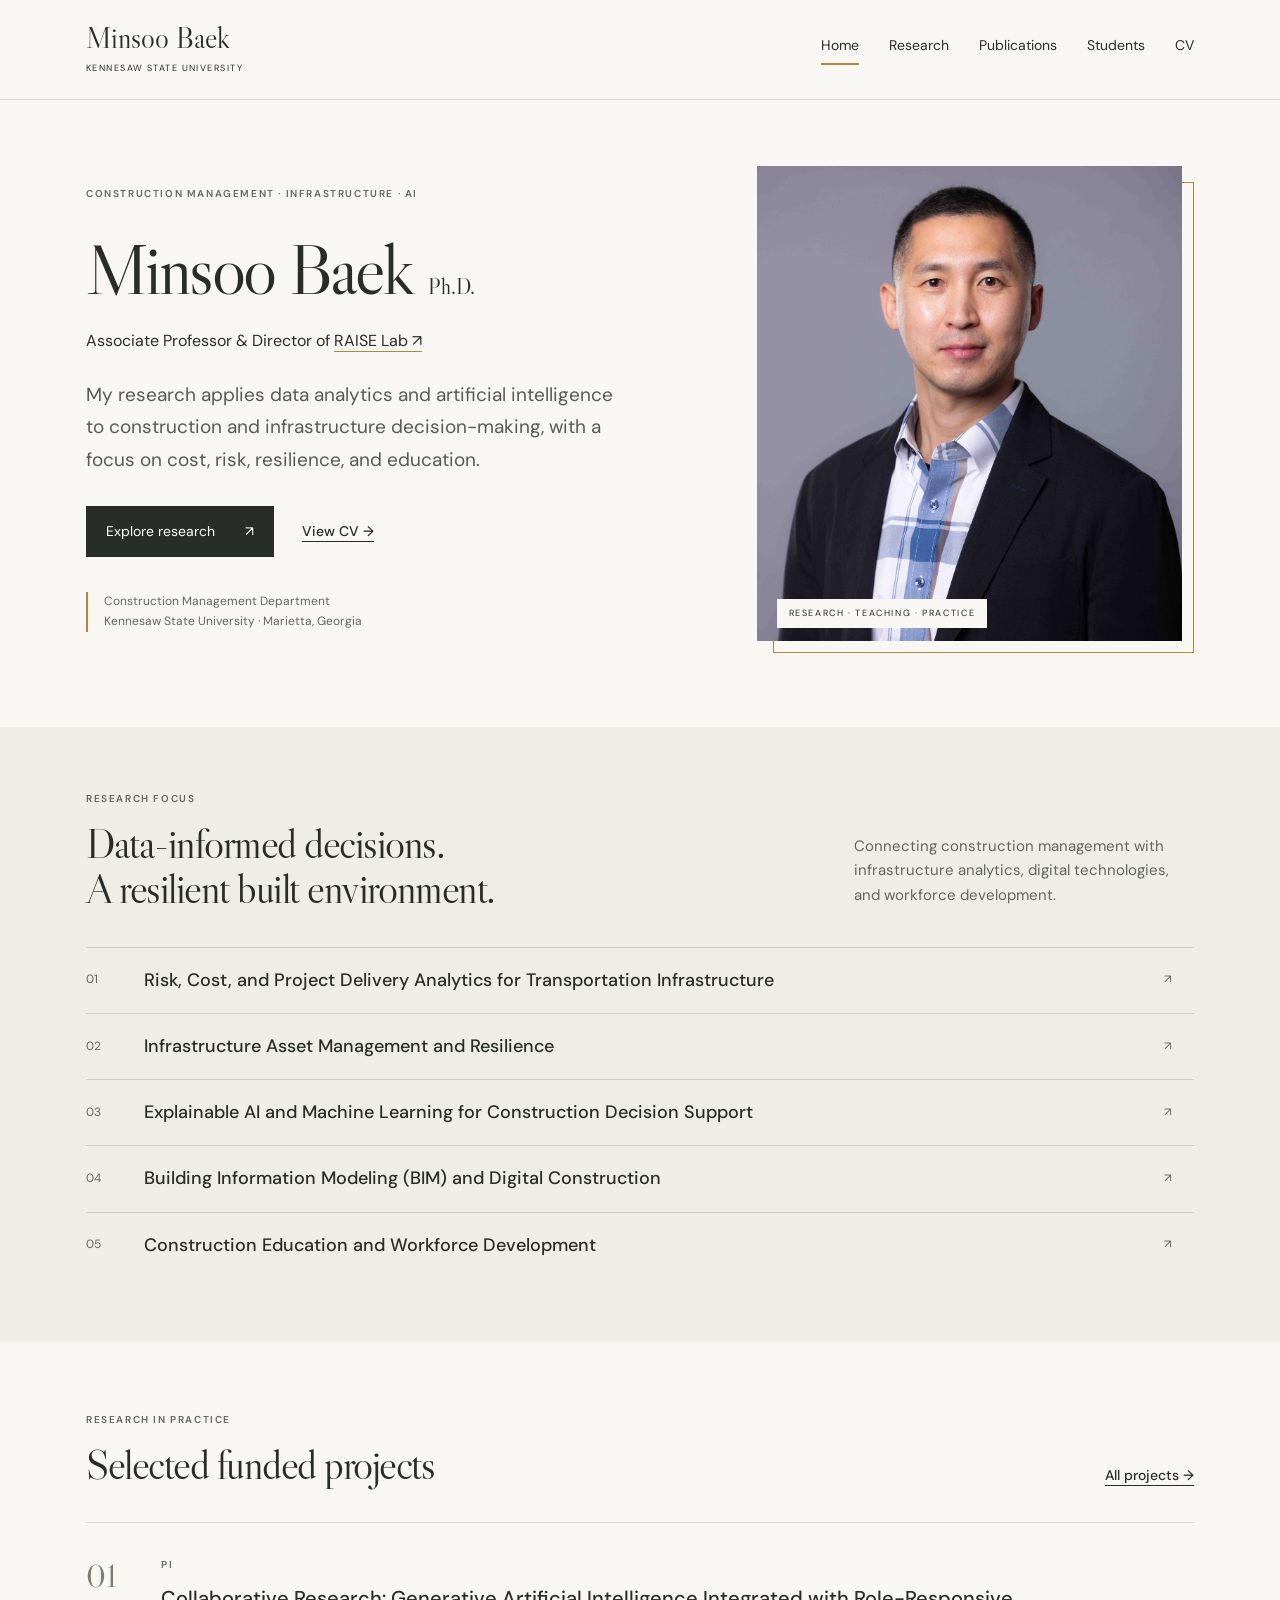
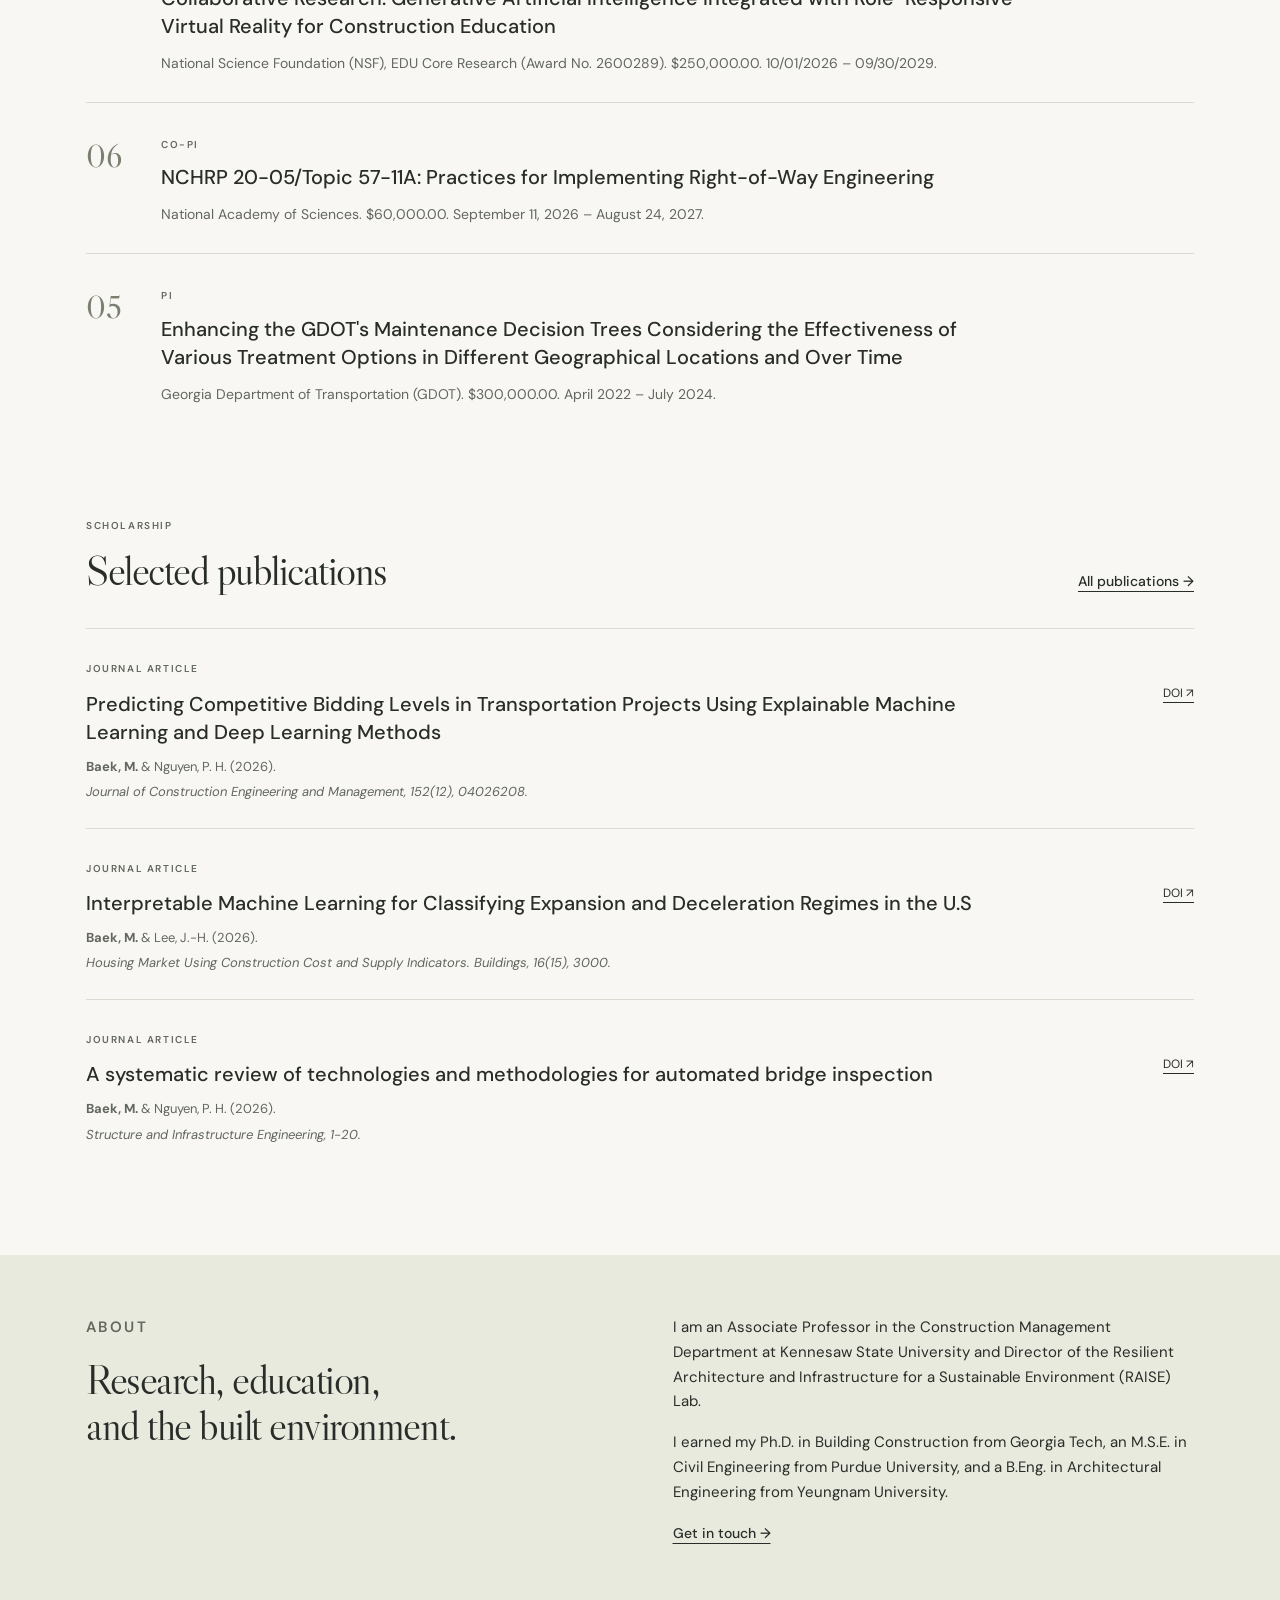
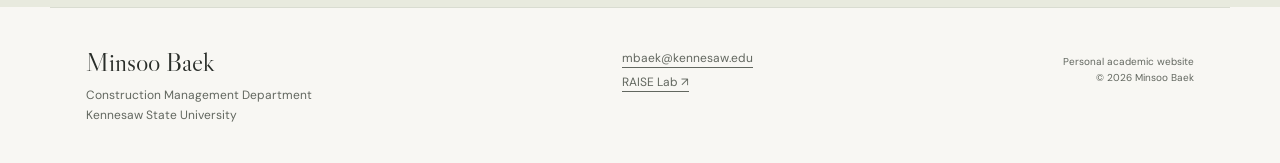
==== index.html @ 5e7a2707 "Add files via upload" ====
<!doctype html>
<html lang="en"><head><meta charset="utf-8"><meta name="viewport" content="width=device-width, initial-scale=1"><title>Home | Minsoo Baek</title><meta name="description" content="Minsoo Baek, Associate Professor of Construction Management at Kennesaw State University. Research, publications, and academic background."><meta property="og:title" content="Home | Minsoo Baek"><meta property="og:description" content="Construction management, infrastructure analytics, and the built environment."><meta property="og:type" content="website"><meta name="theme-color" content="#f8f7f3"><link rel="icon" href="assets/favicon.svg" type="image/svg+xml"><link rel="stylesheet" href="assets/style.css"><script src="assets/site.js" defer></script></head>
<body><a class="skip" href="#main">Skip to content</a><header><div class="header-inner"><a class="identity" href="index.html">Minsoo Baek<span>KENNESAW STATE UNIVERSITY</span></a><nav aria-label="Main navigation"><a href="index.html" aria-current="page">Home</a><a href="research.html">Research</a><a href="publications.html">Publications</a><a href="students.html">Students</a><a href="cv.html">CV</a></nav></div></header><main id="main"><section class="hero wrap"><div class="hero-copy"><p class="eyebrow">CONSTRUCTION MANAGEMENT · INFRASTRUCTURE · AI</p><h1>Minsoo Baek<span class="degree">Ph.D.</span></h1><p class="role">Associate Professor &amp; Director of <a href="https://campus.kennesaw.edu/colleges-departments/cacm/research/cacm-raise-lab.php">RAISE Lab ↗</a></p><p class="intro">My research applies data analytics and artificial intelligence to construction and infrastructure decision-making, with a focus on cost, risk, resilience, and education.</p><div class="actions"><a class="button" href="research.html">Explore research <span aria-hidden="true">↗</span></a><a class="text-link" href="cv.html">View CV <span aria-hidden="true">→</span></a></div><p class="affiliation">Construction Management Department<br>Kennesaw State University · Marietta, Georgia</p></div><figure class="portrait"><img src="assets/portrait.jpg" alt="Portrait of Minsoo Baek" width="4831" height="6039"><figcaption>RESEARCH · TEACHING · PRACTICE</figcaption></figure></section>
<section class="research-band"><div class="wrap"><div class="section-heading"><div><p class="eyebrow">RESEARCH FOCUS</p><h2>Data-informed decisions.<br>A resilient built environment.</h2></div><p>Connecting construction management with infrastructure analytics, digital technologies, and workforce development.</p></div><div class="theme-list"><a href="research.html#themes"><span>01</span><h3>Risk, Cost, and Project Delivery Analytics for Transportation Infrastructure</h3><span aria-hidden="true">↗</span></a><a href="research.html#themes"><span>02</span><h3>Infrastructure Asset Management and Resilience</h3><span aria-hidden="true">↗</span></a><a href="research.html#themes"><span>03</span><h3>Explainable AI and Machine Learning for Construction Decision Support</h3><span aria-hidden="true">↗</span></a><a href="research.html#themes"><span>04</span><h3>Building Information Modeling (BIM) and Digital Construction</h3><span aria-hidden="true">↗</span></a><a href="research.html#themes"><span>05</span><h3>Construction Education and Workforce Development</h3><span aria-hidden="true">↗</span></a></div></div></section>
<section class="wrap section"><div class="section-heading"><div><p class="eyebrow">RESEARCH IN PRACTICE</p><h2>Selected funded projects</h2></div><a class="text-link" href="research.html#projects">All projects →</a></div><div><article class="project" id="project-0"><div class="project-number">01</div><div><span class="eyebrow">PI</span><h3>Collaborative Research: Generative Artificial Intelligence Integrated with Role-Responsive Virtual Reality for Construction Education</h3><p>National Science Foundation (NSF), EDU Core Research (Award No. 2600289). $250,000.00. 10/01/2026 – 09/30/2029.</p></div></article><article class="project" id="project-5"><div class="project-number">06</div><div><span class="eyebrow">Co-PI</span><h3>NCHRP 20-05/Topic 57-11A: Practices for Implementing Right-of-Way Engineering</h3><p>National Academy of Sciences. $60,000.00. September 11, 2026 – August 24, 2027.</p></div></article><article class="project" id="project-4"><div class="project-number">05</div><div><span class="eyebrow">PI</span><h3>Enhancing the GDOT&#x27;s Maintenance Decision Trees Considering the Effectiveness of Various Treatment Options in Different Geographical Locations and Over Time</h3><p>Georgia Department of Transportation (GDOT). $300,000.00. April 2022 – July 2024.</p></div></article></div></section>
<section class="wrap section"><div class="section-heading"><div><p class="eyebrow">SCHOLARSHIP</p><h2>Selected publications</h2></div><a class="text-link" href="publications.html">All publications →</a></div><article class="publication" data-kind="Journal article"><span class="eyebrow">Journal article</span><h3>Predicting Competitive Bidding Levels in Transportation Projects Using Explainable Machine Learning and Deep Learning Methods</h3><p class="authors"><strong>Baek, M.</strong> &amp; Nguyen, P. H. (2026).</p><p class="venue">Journal of Construction Engineering and Management, 152(12), 04026208.</p><a class="paper-link" href="https://doi.org/10.1061/JCEMD4.COENG-18464">DOI <span aria-hidden="true">↗</span></a></article><article class="publication" data-kind="Journal article"><span class="eyebrow">Journal article</span><h3>Interpretable Machine Learning for Classifying Expansion and Deceleration Regimes in the U.S</h3><p class="authors"><strong>Baek, M.</strong> &amp; Lee, J.-H. (2026).</p><p class="venue">Housing Market Using Construction Cost and Supply Indicators. Buildings, 16(15), 3000.</p><a class="paper-link" href="https://doi.org/10.3390/buildings16153000">DOI <span aria-hidden="true">↗</span></a></article><article class="publication" data-kind="Journal article"><span class="eyebrow">Journal article</span><h3>A systematic review of technologies and methodologies for automated bridge inspection</h3><p class="authors"><strong>Baek, M.</strong> &amp; Nguyen, P. H. (2026).</p><p class="venue">Structure and Infrastructure Engineering, 1-20.</p><a class="paper-link" href="https://doi.org/10.1080/15732479.2026.2633534">DOI <span aria-hidden="true">↗</span></a></article></section>
<section class="about-section"><div class="wrap about-grid"><div><p class="eyebrow">ABOUT</p><h2>Research, education,<br>and the built environment.</h2></div><div><p>I am an Associate Professor in the Construction Management Department at Kennesaw State University and Director of the Resilient Architecture and Infrastructure for a Sustainable Environment (RAISE) Lab.</p><p>I earned my Ph.D. in Building Construction from Georgia Tech, an M.S.E. in Civil Engineering from Purdue University, and a B.Eng. in Architectural Engineering from Yeungnam University.</p><a class="text-link" href="mailto:mbaek@kennesaw.edu">Get in touch →</a></div></div></section></main><footer><div><a class="footer-name" href="index.html">Minsoo Baek</a><p>Construction Management Department<br>Kennesaw State University</p></div><div><a href="mailto:mbaek@kennesaw.edu">mbaek@kennesaw.edu</a><br><a href="https://campus.kennesaw.edu/colleges-departments/cacm/research/cacm-raise-lab.php">RAISE Lab ↗</a></div><p class="footer-note">Personal academic website<br>© 2026 Minsoo Baek</p></footer></body></html>
---- assets/style.css ----
@import url('https://fonts.googleapis.com/css2?family=DM+Sans:wght@400;500;600;700&family=Libre+Caslon+Display&display=swap');
:root{--paper:#f8f7f3;--ink:#292d29;--muted:#62675f;--line:#d9dcd1;--gold:#b28a37;--soft:#eeeee6;--serif:'Libre Caslon Display',Georgia,serif;--sans:'DM Sans',Arial,sans-serif}*{box-sizing:border-box}html{scroll-behavior:smooth;scroll-padding-top:110px}body{margin:0;background:var(--paper);color:var(--ink);font:16px/1.65 var(--sans)}a{color:inherit;text-underline-offset:5px}a:hover{color:#795a19}a:focus-visible,button:focus-visible,input:focus-visible,select:focus-visible{outline:3px solid #9b7223;outline-offset:5px}img{max-width:100%;display:block}h1,h2,h3,p,figure{margin:0}h1,h2{font-family:var(--serif);font-weight:400;line-height:1.08;letter-spacing:-.035em}h1{font-size:clamp(48px,5.6vw,80px)}h2{font-size:clamp(34px,3.3vw,46px)}h3{font-size:20px;font-weight:500;line-height:1.4}p{margin-bottom:16px}.wrap{max-width:1180px;margin:auto;padding-left:36px;padding-right:36px}.skip{position:absolute;top:-100px;left:20px;background:white;padding:12px;z-index:20}.skip:focus{top:10px}header{position:sticky;top:0;z-index:10;background:rgba(248,247,243,.97);border-bottom:1px solid var(--line)}.header-inner{max-width:1180px;margin:auto;padding:22px 36px;display:flex;align-items:center;justify-content:space-between;gap:24px}.identity{font-family:var(--serif);font-size:29px;text-decoration:none;line-height:1.15}.identity span{display:block;font:9px/1.8 var(--sans);letter-spacing:.16em;margin-top:5px}nav{display:flex;gap:30px}nav a{text-decoration:none;font-size:14px}nav a[aria-current]{border-bottom:2px solid var(--gold);padding-bottom:6px}.hero{display:grid;grid-template-columns:1.35fr 1fr;gap:80px;align-items:center;padding-top:66px;padding-bottom:74px}.eyebrow{font-size:10px;letter-spacing:.16em;font-weight:600;line-height:1.6;text-transform:uppercase;color:var(--muted)}.hero .eyebrow{margin-bottom:28px}.degree{display:inline-block;font:22px var(--serif);letter-spacing:0;margin-left:15px}.role{font-size:16px;margin-top:20px}.role a{text-decoration-color:var(--gold)}.intro{font-size:19px;line-height:1.7;margin-top:25px;color:#555c53;max-width:530px}.actions{display:flex;align-items:center;gap:28px;margin:30px 0 35px}.button{display:inline-flex;gap:30px;align-items:center;text-decoration:none;background:var(--ink);color:white;padding:14px 20px;font-size:14px}.button:hover{background:#454b41;color:white}.text-link{font-size:14px;font-weight:500;white-space:nowrap}.affiliation{font-size:12px;color:var(--muted);border-left:2px solid var(--gold);padding-left:16px;margin-bottom:0}.portrait{position:relative;padding:0 12px 12px 0}.portrait:after{content:'';position:absolute;inset:16px 0 0 16px;border:1px solid var(--gold);z-index:-1}.portrait img{width:100%;height:475px;object-fit:cover;object-position:center 35%;filter:none}.portrait figcaption{font-size:9px;letter-spacing:.18em;position:absolute;bottom:25px;left:20px;background:var(--paper);padding:7px 12px}.research-band{background:var(--soft);padding:64px 0}.section-heading{display:flex;gap:50px;justify-content:space-between;align-items:end;margin-bottom:35px}.section-heading .eyebrow{margin-bottom:14px}.section-heading>p{max-width:340px;color:var(--muted);font-size:15px;margin-bottom:4px}.theme-list{margin-top:35px}.theme-list a{display:grid;grid-template-columns:40px 1fr 30px;gap:18px;align-items:center;padding:20px 0;border-top:1px solid #ced2c4;text-decoration:none}.theme-list a>span{font-size:12px;color:var(--muted)}.theme-list h3{font-size:18px}.section{padding-top:70px;padding-bottom:15px}.project{display:grid;grid-template-columns:55px 1fr;gap:20px;padding:27px 0;border-top:1px solid var(--line)}.project-number{font-family:var(--serif);font-size:32px;color:#7a806f}.project h3{margin:7px 0 12px;max-width:870px}.project p{font-size:14px;color:var(--muted);max-width:900px;margin:0}.publication{position:relative;padding:25px 85px 25px 0;border-top:1px solid var(--line)}.publication h3{margin:9px 0 10px;max-width:890px}.publication .authors{font-size:13px;margin:0 0 4px;color:var(--muted)}.publication .venue{font-size:13px;font-style:italic;margin:0;color:var(--muted)}.paper-link{position:absolute;right:0;top:55px;font-size:12px}.about-section{margin-top:70px;background:#e8eade;padding:60px 0}.about-grid{display:grid;grid-template-columns:1fr 1fr;gap:65px}.about-grid .eyebrow{margin-bottom:18px}.about-grid p{font-size:15px}.page-intro{padding-top:65px;padding-bottom:55px}.page-intro h1{font-size:clamp(45px,5vw,67px);margin:20px 0}.lead{font-size:18px;color:var(--muted);max-width:710px}.expertise-grid{display:grid;grid-template-columns:repeat(3,1fr);margin-top:28px;gap:1px;background:var(--line);border:1px solid var(--line)}.expertise-grid>div{background:var(--soft);padding:25px}.expertise-grid h3{margin-top:12px;font-size:18px}.section-note{font-size:14px;color:var(--muted);margin-top:18px}.lab-note{margin-top:45px;margin-bottom:70px;border-left:3px solid var(--gold)}.lab-note h2{font-size:32px}.lab-note p{margin-top:12px}.filters{display:grid;grid-template-columns:2fr 1fr;gap:25px;background:var(--soft);padding:24px;margin-bottom:20px}.filters label{display:block;font-size:12px;margin-bottom:7px}input,select{font:16px var(--sans);width:100%;border:1px solid #bcc2b5;background:var(--paper);color:var(--ink);padding:13px;border-radius:0;min-height:48px}#results{font-size:12px;color:var(--muted);margin:18px 0}.publications-section{padding-bottom:65px}[hidden]{display:none!important}.cv-layout{display:grid;grid-template-columns:210px 1fr;gap:50px;padding-bottom:50px}.cv-nav{flex-direction:column;gap:15px;align-self:start;position:sticky;top:130px}.cv-nav a{font-size:13px}.cv-layout section{margin-bottom:48px}.cv-layout h2{font-size:36px;margin-bottom:25px}.cv-entry{border-top:1px solid var(--line);padding:20px 0;font-size:15px;margin:0}.cv-entry h3{font-size:18px;margin-bottom:8px}.cv-entry p:last-child{font-size:14px;margin-bottom:0;color:var(--muted)}footer{max-width:1180px;margin:auto;border-top:1px solid var(--line);padding:38px 36px;display:flex;justify-content:space-between;gap:30px;font-size:12px;color:var(--muted)}footer p{margin:8px 0 0}.footer-name{font:26px var(--serif);text-decoration:none;color:var(--ink)}footer a{line-height:2}.footer-note{text-align:right;font-size:10px}
@media(min-width:1400px){.hero{padding-top:85px;padding-bottom:90px}.portrait img{height:500px}}
@media(max-width:850px){.hero{gap:35px;grid-template-columns:1.2fr 1fr}.hero h1{font-size:54px}.portrait img{height:420px}.intro{font-size:17px}.actions{gap:18px}.section-heading{gap:30px}.section-heading>p{max-width:250px}.expertise-grid{grid-template-columns:repeat(2,1fr)}.about-grid{gap:30px}.cv-layout{grid-template-columns:160px 1fr;gap:30px}}
@media(max-width:600px){.wrap{padding-left:23px;padding-right:23px}.header-inner{padding:16px 23px;flex-direction:column;gap:15px;align-items:flex-start}.identity{font-size:26px}.identity span{font-size:8px}nav{gap:25px}nav a{font-size:13px}.hero{grid-template-columns:1fr;gap:35px;padding-top:35px;padding-bottom:42px}.hero .eyebrow{font-size:9px;margin-bottom:20px}.hero h1{font-size:58px}.role{font-size:14px}.intro{font-size:17px}.portrait{max-width:380px;width:100%}.portrait img{height:390px;object-position:center 30%}.section-heading{display:block}.section-heading>p{max-width:none;margin-top:22px}.section-heading>.text-link{display:inline-block;margin-top:20px}.research-band{padding:40px 0}.theme-list a{grid-template-columns:22px 1fr 18px;gap:10px}.theme-list h3{font-size:16px}.section{padding-top:45px}.project{grid-template-columns:28px 1fr;gap:13px}.project-number{font-size:24px}.project h3,.publication h3{font-size:18px}.publication{padding-right:0;padding-bottom:25px}.paper-link{position:static;display:inline-block;margin-top:10px}.about-grid{grid-template-columns:1fr;gap:25px}.about-section{margin-top:40px;padding:40px 0}.page-intro{padding-top:36px;padding-bottom:30px}.expertise-grid{grid-template-columns:1fr}.filters{grid-template-columns:1fr;padding:18px;gap:15px}.cv-layout{grid-template-columns:1fr;gap:32px}.cv-nav{position:static;flex-direction:row;flex-wrap:wrap;gap:10px 20px}.cv-layout section{scroll-margin-top:150px}footer{flex-direction:column;padding:30px 23px;gap:20px}.footer-note{text-align:left}.actions{flex-wrap:wrap}}
@media(prefers-reduced-motion:reduce){html{scroll-behavior:auto}}

.research-jump{display:flex;flex-wrap:wrap;gap:12px 26px;margin-top:26px}.research-jump a{font-size:13px;text-decoration:underline;text-decoration-color:var(--gold)}.equipment-section{padding-bottom:30px}.equipment-grid{display:grid;grid-template-columns:repeat(3,minmax(0,1fr));gap:22px}.equipment-card{background:var(--soft);padding:28px;border-top:3px solid var(--gold)}.equipment-card h3{font-family:var(--serif);font-size:30px;margin:18px 0;line-height:1.1}.equipment-card>p{font-size:14px;color:var(--muted)}.equipment-card dl{margin:24px 0}.equipment-card dt{font-size:10px;text-transform:uppercase;letter-spacing:.1em;font-weight:600;margin-top:16px}.equipment-card dd{font-size:13px;line-height:1.65;margin:5px 0 0;color:var(--muted)}.equipment-card .text-link{white-space:normal;font-size:12px}@media(max-width:850px){.equipment-grid{grid-template-columns:1fr}.equipment-card{padding:25px}.equipment-card h3{font-size:32px}}

.students-section{padding-bottom:100px;min-height:360px}.student-grid{display:grid;grid-template-columns:repeat(3,minmax(0,1fr));gap:22px}.student-card{padding:28px;background:var(--soft);border-top:3px solid var(--gold)}.student-card h3{font-family:var(--serif);font-size:32px;line-height:1.15;margin:20px 0 14px;overflow-wrap:anywhere}.student-program{font-size:14px;color:var(--muted);margin:0}@media(max-width:850px){.student-grid{grid-template-columns:1fr}}@media(max-width:600px){nav[aria-label="Main navigation"]{gap:12px 20px;flex-wrap:wrap}.students-section{padding-bottom:55px}}
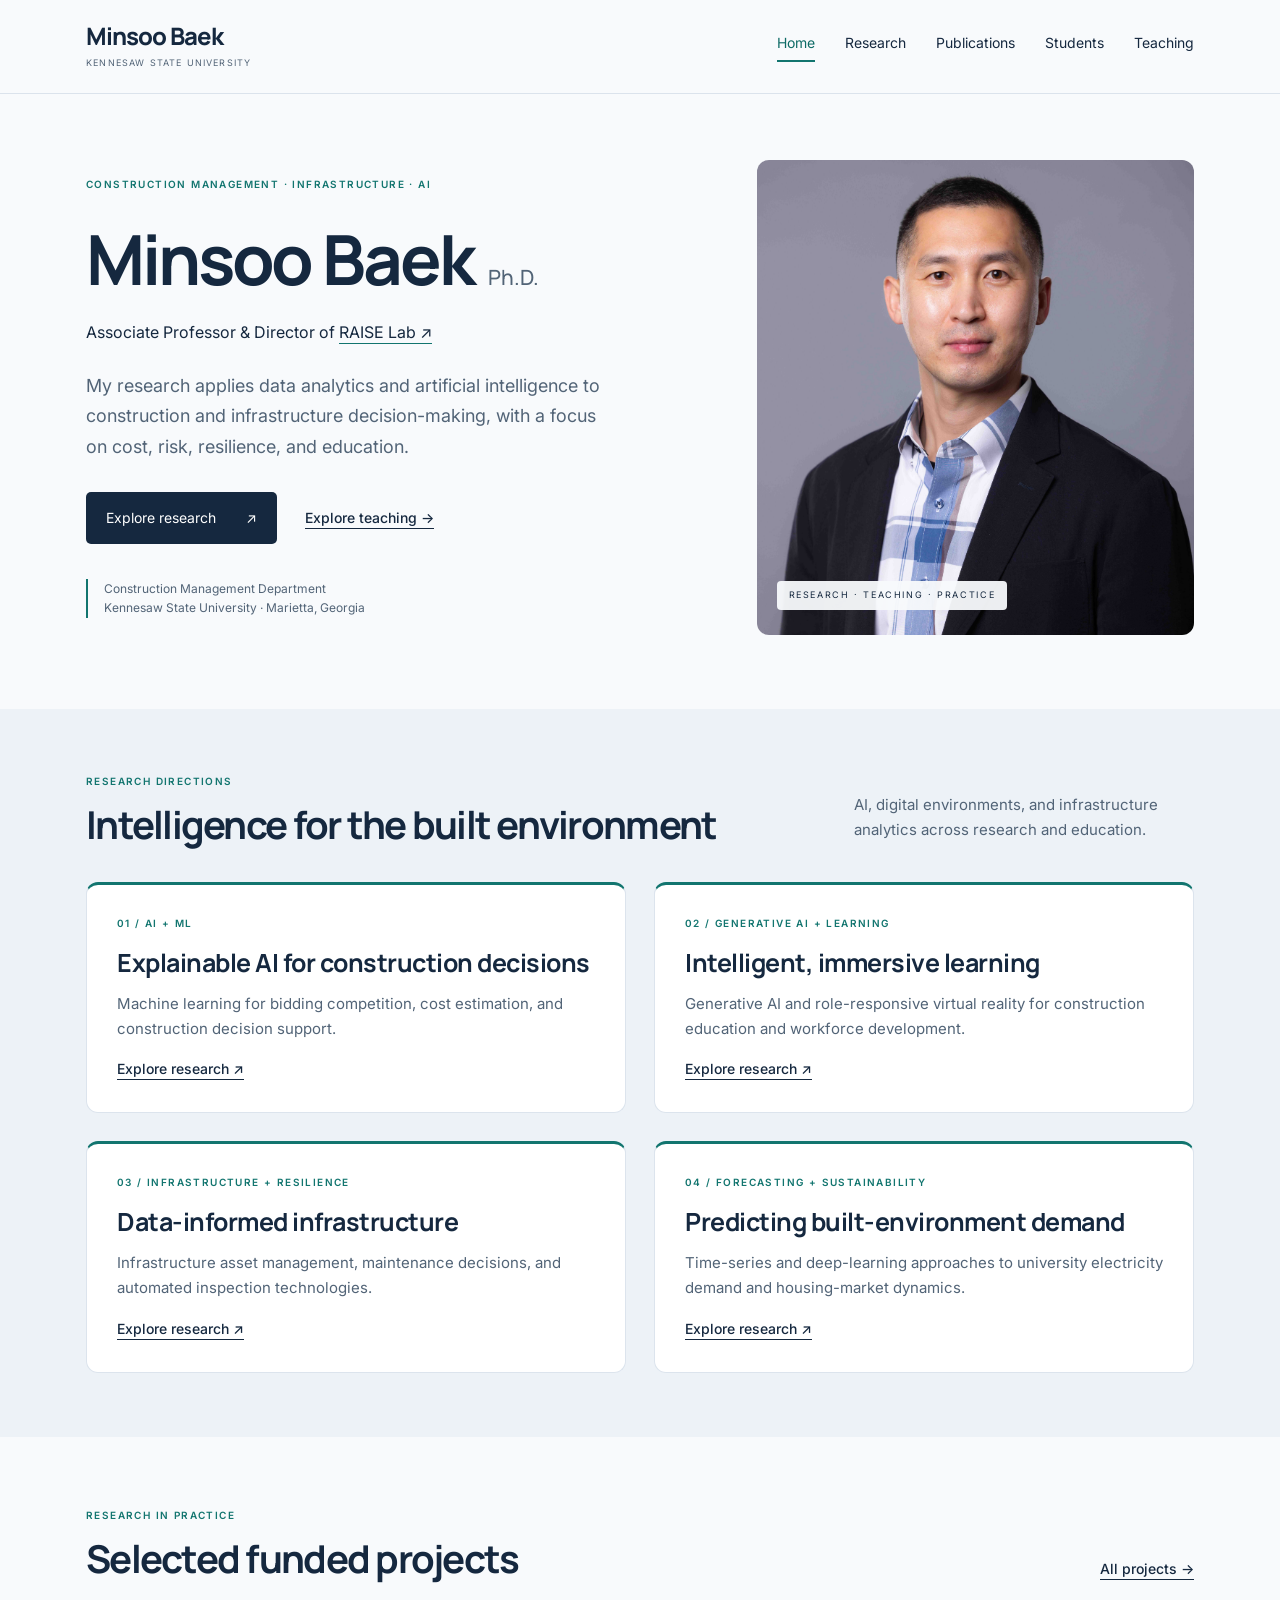
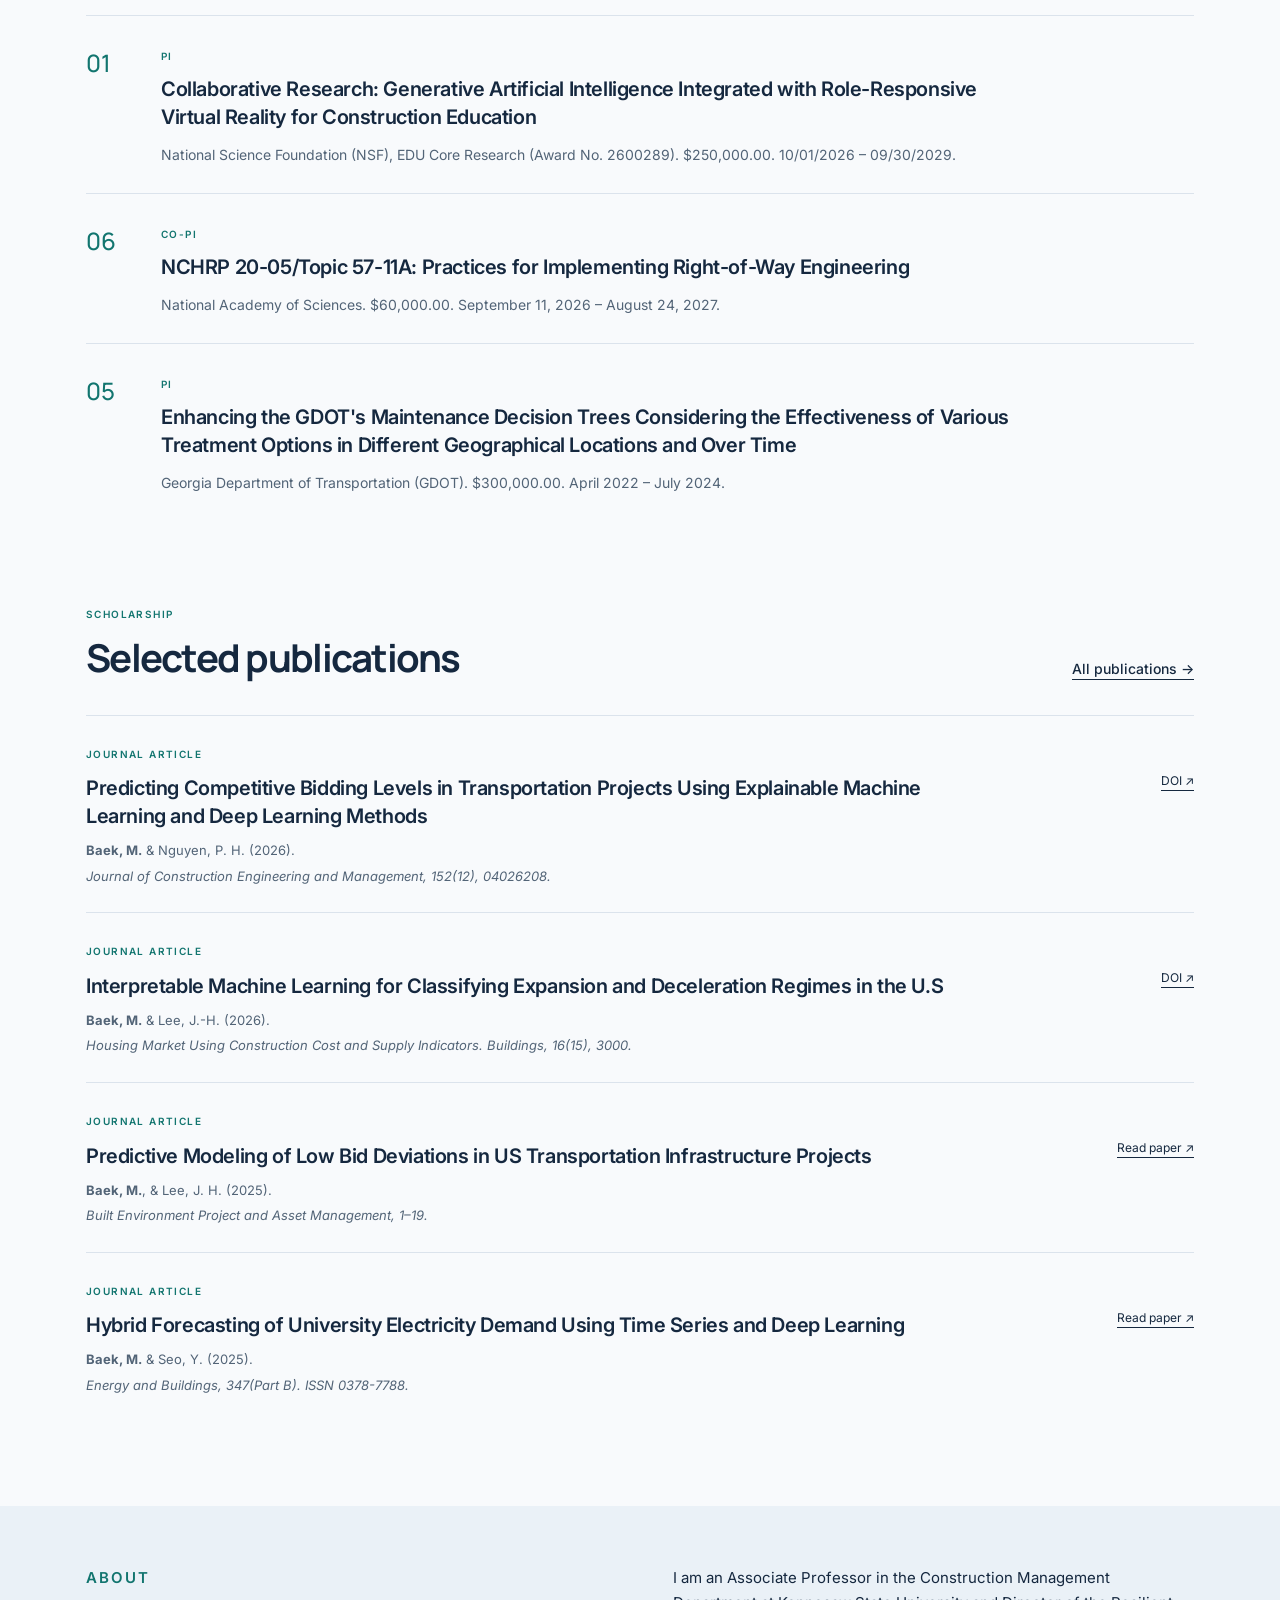
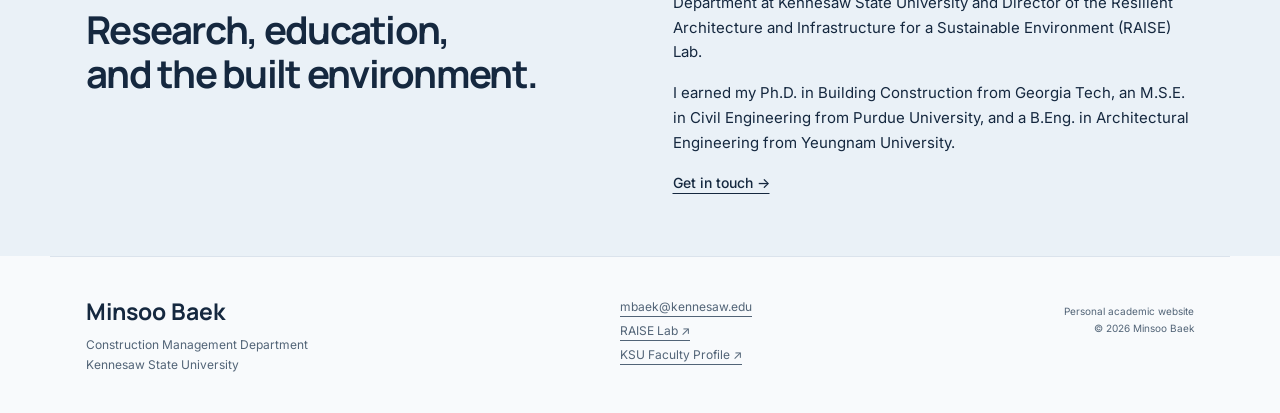
==== commit 6c7bf20f: "Add files via upload" ====
--- a/index.html
+++ b/index.html
@@ -1,7 +1,6 @@
 <!doctype html>
-<html lang="en"><head><meta charset="utf-8"><meta name="viewport" content="width=device-width, initial-scale=1"><title>Home | Minsoo Baek</title><meta name="description" content="Minsoo Baek, Associate Professor of Construction Management at Kennesaw State University. Research, publications, and academic background."><meta property="og:title" content="Home | Minsoo Baek"><meta property="og:description" content="Construction management, infrastructure analytics, and the built environment."><meta property="og:type" content="website"><meta name="theme-color" content="#f8f7f3"><link rel="icon" href="assets/favicon.svg" type="image/svg+xml"><link rel="stylesheet" href="assets/style.css"><script src="assets/site.js" defer></script></head>
-<body><a class="skip" href="#main">Skip to content</a><header><div class="header-inner"><a class="identity" href="index.html">Minsoo Baek<span>KENNESAW STATE UNIVERSITY</span></a><nav aria-label="Main navigation"><a href="index.html" aria-current="page">Home</a><a href="research.html">Research</a><a href="publications.html">Publications</a><a href="students.html">Students</a><a href="cv.html">CV</a></nav></div></header><main id="main"><section class="hero wrap"><div class="hero-copy"><p class="eyebrow">CONSTRUCTION MANAGEMENT · INFRASTRUCTURE · AI</p><h1>Minsoo Baek<span class="degree">Ph.D.</span></h1><p class="role">Associate Professor &amp; Director of <a href="https://campus.kennesaw.edu/colleges-departments/cacm/research/cacm-raise-lab.php">RAISE Lab ↗</a></p><p class="intro">My research applies data analytics and artificial intelligence to construction and infrastructure decision-making, with a focus on cost, risk, resilience, and education.</p><div class="actions"><a class="button" href="research.html">Explore research <span aria-hidden="true">↗</span></a><a class="text-link" href="cv.html">View CV <span aria-hidden="true">→</span></a></div><p class="affiliation">Construction Management Department<br>Kennesaw State University · Marietta, Georgia</p></div><figure class="portrait"><img src="assets/portrait.jpg" alt="Portrait of Minsoo Baek" width="4831" height="6039"><figcaption>RESEARCH · TEACHING · PRACTICE</figcaption></figure></section>
-<section class="research-band"><div class="wrap"><div class="section-heading"><div><p class="eyebrow">RESEARCH FOCUS</p><h2>Data-informed decisions.<br>A resilient built environment.</h2></div><p>Connecting construction management with infrastructure analytics, digital technologies, and workforce development.</p></div><div class="theme-list"><a href="research.html#themes"><span>01</span><h3>Risk, Cost, and Project Delivery Analytics for Transportation Infrastructure</h3><span aria-hidden="true">↗</span></a><a href="research.html#themes"><span>02</span><h3>Infrastructure Asset Management and Resilience</h3><span aria-hidden="true">↗</span></a><a href="research.html#themes"><span>03</span><h3>Explainable AI and Machine Learning for Construction Decision Support</h3><span aria-hidden="true">↗</span></a><a href="research.html#themes"><span>04</span><h3>Building Information Modeling (BIM) and Digital Construction</h3><span aria-hidden="true">↗</span></a><a href="research.html#themes"><span>05</span><h3>Construction Education and Workforce Development</h3><span aria-hidden="true">↗</span></a></div></div></section>
-<section class="wrap section"><div class="section-heading"><div><p class="eyebrow">RESEARCH IN PRACTICE</p><h2>Selected funded projects</h2></div><a class="text-link" href="research.html#projects">All projects →</a></div><div><article class="project" id="project-0"><div class="project-number">01</div><div><span class="eyebrow">PI</span><h3>Collaborative Research: Generative Artificial Intelligence Integrated with Role-Responsive Virtual Reality for Construction Education</h3><p>National Science Foundation (NSF), EDU Core Research (Award No. 2600289). $250,000.00. 10/01/2026 – 09/30/2029.</p></div></article><article class="project" id="project-5"><div class="project-number">06</div><div><span class="eyebrow">Co-PI</span><h3>NCHRP 20-05/Topic 57-11A: Practices for Implementing Right-of-Way Engineering</h3><p>National Academy of Sciences. $60,000.00. September 11, 2026 – August 24, 2027.</p></div></article><article class="project" id="project-4"><div class="project-number">05</div><div><span class="eyebrow">PI</span><h3>Enhancing the GDOT&#x27;s Maintenance Decision Trees Considering the Effectiveness of Various Treatment Options in Different Geographical Locations and Over Time</h3><p>Georgia Department of Transportation (GDOT). $300,000.00. April 2022 – July 2024.</p></div></article></div></section>
-<section class="wrap section"><div class="section-heading"><div><p class="eyebrow">SCHOLARSHIP</p><h2>Selected publications</h2></div><a class="text-link" href="publications.html">All publications →</a></div><article class="publication" data-kind="Journal article"><span class="eyebrow">Journal article</span><h3>Predicting Competitive Bidding Levels in Transportation Projects Using Explainable Machine Learning and Deep Learning Methods</h3><p class="authors"><strong>Baek, M.</strong> &amp; Nguyen, P. H. (2026).</p><p class="venue">Journal of Construction Engineering and Management, 152(12), 04026208.</p><a class="paper-link" href="https://doi.org/10.1061/JCEMD4.COENG-18464">DOI <span aria-hidden="true">↗</span></a></article><article class="publication" data-kind="Journal article"><span class="eyebrow">Journal article</span><h3>Interpretable Machine Learning for Classifying Expansion and Deceleration Regimes in the U.S</h3><p class="authors"><strong>Baek, M.</strong> &amp; Lee, J.-H. (2026).</p><p class="venue">Housing Market Using Construction Cost and Supply Indicators. Buildings, 16(15), 3000.</p><a class="paper-link" href="https://doi.org/10.3390/buildings16153000">DOI <span aria-hidden="true">↗</span></a></article><article class="publication" data-kind="Journal article"><span class="eyebrow">Journal article</span><h3>A systematic review of technologies and methodologies for automated bridge inspection</h3><p class="authors"><strong>Baek, M.</strong> &amp; Nguyen, P. H. (2026).</p><p class="venue">Structure and Infrastructure Engineering, 1-20.</p><a class="paper-link" href="https://doi.org/10.1080/15732479.2026.2633534">DOI <span aria-hidden="true">↗</span></a></article></section>
-<section class="about-section"><div class="wrap about-grid"><div><p class="eyebrow">ABOUT</p><h2>Research, education,<br>and the built environment.</h2></div><div><p>I am an Associate Professor in the Construction Management Department at Kennesaw State University and Director of the Resilient Architecture and Infrastructure for a Sustainable Environment (RAISE) Lab.</p><p>I earned my Ph.D. in Building Construction from Georgia Tech, an M.S.E. in Civil Engineering from Purdue University, and a B.Eng. in Architectural Engineering from Yeungnam University.</p><a class="text-link" href="mailto:mbaek@kennesaw.edu">Get in touch →</a></div></div></section></main><footer><div><a class="footer-name" href="index.html">Minsoo Baek</a><p>Construction Management Department<br>Kennesaw State University</p></div><div><a href="mailto:mbaek@kennesaw.edu">mbaek@kennesaw.edu</a><br><a href="https://campus.kennesaw.edu/colleges-departments/cacm/research/cacm-raise-lab.php">RAISE Lab ↗</a></div><p class="footer-note">Personal academic website<br>© 2026 Minsoo Baek</p></footer></body></html>+<html lang="en"><head><meta charset="utf-8"><meta name="viewport" content="width=device-width, initial-scale=1"><title>Home | Minsoo Baek</title><meta name="description" content="Minsoo Baek, Associate Professor of Construction Management at Kennesaw State University. Research, publications, and academic background."><meta property="og:title" content="Home | Minsoo Baek"><meta property="og:description" content="Construction management, infrastructure analytics, and the built environment."><meta property="og:type" content="website"><meta name="theme-color" content="#f8fafc"><link rel="icon" href="assets/favicon.svg" type="image/svg+xml"><link rel="stylesheet" href="assets/style.css?v=9"><script src="assets/site.js" defer></script></head>
+<body><a class="skip" href="#main">Skip to content</a><header><div class="header-inner"><a class="identity" href="index.html">Minsoo Baek<span>KENNESAW STATE UNIVERSITY</span></a><nav aria-label="Main navigation"><a href="index.html" aria-current="page">Home</a><a href="research.html">Research</a><a href="publications.html">Publications</a><a href="students.html">Students</a><a href="teaching.html">Teaching</a></nav></div></header><main id="main"><section class="hero wrap"><div class="hero-copy"><p class="eyebrow">CONSTRUCTION MANAGEMENT · INFRASTRUCTURE · AI</p><h1>Minsoo Baek<span class="degree">Ph.D.</span></h1><p class="role">Associate Professor &amp; Director of <a href="https://campus.kennesaw.edu/colleges-departments/cacm/research/cacm-raise-lab.php">RAISE Lab ↗</a></p><p class="intro">My research applies data analytics and artificial intelligence to construction and infrastructure decision-making, with a focus on cost, risk, resilience, and education.</p><div class="actions"><a class="button" href="research.html">Explore research <span aria-hidden="true">↗</span></a><a class="text-link" href="teaching.html">Explore teaching <span aria-hidden="true">→</span></a></div><p class="affiliation">Construction Management Department<br>Kennesaw State University · Marietta, Georgia</p></div><figure class="portrait"><img src="assets/portrait.jpg" alt="Portrait of Minsoo Baek" width="4831" height="6039"><figcaption>RESEARCH · TEACHING · PRACTICE</figcaption></figure></section>
+<section class="research-theme-section" aria-labelledby="research-directions-heading"><div class="wrap"><div class="section-heading"><div><p class="eyebrow">RESEARCH DIRECTIONS</p><h2 id="research-directions-heading">Intelligence for the built environment</h2></div><p>AI, digital environments, and infrastructure analytics across research and education.</p></div><div class="research-theme-grid"><article class="research-theme-card"><div class="theme-copy"><p class="eyebrow">01 / AI + ML</p><h3>Explainable AI for construction decisions</h3><p>Machine learning for bidding competition, cost estimation, and construction decision support.</p><a href="research.html#themes" class="text-link">Explore research ↗</a></div></article><article class="research-theme-card"><div class="theme-copy"><p class="eyebrow">02 / GENERATIVE AI + LEARNING</p><h3>Intelligent, immersive learning</h3><p>Generative AI and role-responsive virtual reality for construction education and workforce development.</p><a href="research.html#project-0" class="text-link">Explore research ↗</a></div></article><article class="research-theme-card"><div class="theme-copy"><p class="eyebrow">03 / INFRASTRUCTURE + RESILIENCE</p><h3>Data-informed infrastructure</h3><p>Infrastructure asset management, maintenance decisions, and automated inspection technologies.</p><a href="research.html#project-4" class="text-link">Explore research ↗</a></div></article><article class="research-theme-card"><div class="theme-copy"><p class="eyebrow">04 / FORECASTING + SUSTAINABILITY</p><h3>Predicting built-environment demand</h3><p>Time-series and deep-learning approaches to university electricity demand and housing-market dynamics.</p><a href="publications.html" class="text-link">Explore research ↗</a></div></article></div></div></section><section class="wrap section"><div class="section-heading"><div><p class="eyebrow">RESEARCH IN PRACTICE</p><h2>Selected funded projects</h2></div><a class="text-link" href="research.html#projects">All projects →</a></div><div><article class="project" id="project-0"><div class="project-number">01</div><div><span class="eyebrow">PI</span><h3>Collaborative Research: Generative Artificial Intelligence Integrated with Role-Responsive Virtual Reality for Construction Education</h3><p>National Science Foundation (NSF), EDU Core Research (Award No. 2600289). $250,000.00. 10/01/2026 – 09/30/2029.</p></div></article><article class="project" id="project-5"><div class="project-number">06</div><div><span class="eyebrow">Co-PI</span><h3>NCHRP 20-05/Topic 57-11A: Practices for Implementing Right-of-Way Engineering</h3><p>National Academy of Sciences. $60,000.00. September 11, 2026 – August 24, 2027.</p></div></article><article class="project" id="project-4"><div class="project-number">05</div><div><span class="eyebrow">PI</span><h3>Enhancing the GDOT's Maintenance Decision Trees Considering the Effectiveness of Various Treatment Options in Different Geographical Locations and Over Time</h3><p>Georgia Department of Transportation (GDOT). $300,000.00. April 2022 – July 2024.</p></div></article></div></section>
+<section class="wrap section"><div class="section-heading"><div><p class="eyebrow">SCHOLARSHIP</p><h2>Selected publications</h2></div><a class="text-link" href="publications.html">All publications →</a></div><article class="publication" data-kind="Journal article"><span class="eyebrow">Journal article</span><h3>Predicting Competitive Bidding Levels in Transportation Projects Using Explainable Machine Learning and Deep Learning Methods</h3><p class="authors"><strong>Baek, M.</strong> &amp; Nguyen, P. H. (2026).</p><p class="venue">Journal of Construction Engineering and Management, 152(12), 04026208.</p><a class="paper-link" href="https://doi.org/10.1061/JCEMD4.COENG-18464">DOI <span aria-hidden="true">↗</span></a></article><article class="publication" data-kind="Journal article"><span class="eyebrow">Journal article</span><h3>Interpretable Machine Learning for Classifying Expansion and Deceleration Regimes in the U.S</h3><p class="authors"><strong>Baek, M.</strong> &amp; Lee, J.-H. (2026).</p><p class="venue">Housing Market Using Construction Cost and Supply Indicators. Buildings, 16(15), 3000.</p><a class="paper-link" href="https://doi.org/10.3390/buildings16153000">DOI <span aria-hidden="true">↗</span></a></article><article class="publication" data-kind="Journal article"><span class="eyebrow">Journal article</span><h3>Predictive Modeling of Low Bid Deviations in US Transportation Infrastructure Projects</h3><p class="authors"><strong>Baek, M.</strong>, &amp; Lee, J. H. (2025).</p><p class="venue">Built Environment Project and Asset Management, 1–19.</p><a href="https://scholar.google.com/citations?view_op=view_citation&amp;hl=en&amp;user=vE5SIvUAAAAJ&amp;sortby=pubdate&amp;citation_for_view=vE5SIvUAAAAJ:hFOr9nPyWt4C" class="paper-link">Read paper ↗</a></article><article class="publication" data-kind="Journal article"><span class="eyebrow">Journal article</span><h3>Hybrid Forecasting of University Electricity Demand Using Time Series and Deep Learning</h3><p class="authors"><strong>Baek, M.</strong> &amp; Seo, Y. (2025).</p><p class="venue">Energy and Buildings, 347(Part B). ISSN 0378-7788.</p><a href="https://www.sciencedirect.com/science/article/pii/S0378778825011302" class="paper-link">Read paper ↗</a></article></section>
+<section class="about-section"><div class="wrap about-grid"><div><p class="eyebrow">ABOUT</p><h2>Research, education,<br>and the built environment.</h2></div><div><p>I am an Associate Professor in the Construction Management Department at Kennesaw State University and Director of the Resilient Architecture and Infrastructure for a Sustainable Environment (RAISE) Lab.</p><p>I earned my Ph.D. in Building Construction from Georgia Tech, an M.S.E. in Civil Engineering from Purdue University, and a B.Eng. in Architectural Engineering from Yeungnam University.</p><a class="text-link" href="mailto:mbaek@kennesaw.edu">Get in touch →</a></div></div></section></main><footer><div><a class="footer-name" href="index.html">Minsoo Baek</a><p>Construction Management Department<br>Kennesaw State University</p></div><div><a href="mailto:mbaek@kennesaw.edu">mbaek@kennesaw.edu</a><br><a href="https://campus.kennesaw.edu/colleges-departments/cacm/research/cacm-raise-lab.php">RAISE Lab ↗</a><br><a href="https://facultyweb.kennesaw.edu/mbaek/index.php">KSU Faculty Profile ↗</a></div><p class="footer-note">Personal academic website<br>© 2026 Minsoo Baek</p></footer></body></html>
--- a/assets/style.css
+++ b/assets/style.css
@@ -1,10 +1,30 @@
-@import url('https://fonts.googleapis.com/css2?family=DM+Sans:wght@400;500;600;700&family=Libre+Caslon+Display&display=swap');
-:root{--paper:#f8f7f3;--ink:#292d29;--muted:#62675f;--line:#d9dcd1;--gold:#b28a37;--soft:#eeeee6;--serif:'Libre Caslon Display',Georgia,serif;--sans:'DM Sans',Arial,sans-serif}*{box-sizing:border-box}html{scroll-behavior:smooth;scroll-padding-top:110px}body{margin:0;background:var(--paper);color:var(--ink);font:16px/1.65 var(--sans)}a{color:inherit;text-underline-offset:5px}a:hover{color:#795a19}a:focus-visible,button:focus-visible,input:focus-visible,select:focus-visible{outline:3px solid #9b7223;outline-offset:5px}img{max-width:100%;display:block}h1,h2,h3,p,figure{margin:0}h1,h2{font-family:var(--serif);font-weight:400;line-height:1.08;letter-spacing:-.035em}h1{font-size:clamp(48px,5.6vw,80px)}h2{font-size:clamp(34px,3.3vw,46px)}h3{font-size:20px;font-weight:500;line-height:1.4}p{margin-bottom:16px}.wrap{max-width:1180px;margin:auto;padding-left:36px;padding-right:36px}.skip{position:absolute;top:-100px;left:20px;background:white;padding:12px;z-index:20}.skip:focus{top:10px}header{position:sticky;top:0;z-index:10;background:rgba(248,247,243,.97);border-bottom:1px solid var(--line)}.header-inner{max-width:1180px;margin:auto;padding:22px 36px;display:flex;align-items:center;justify-content:space-between;gap:24px}.identity{font-family:var(--serif);font-size:29px;text-decoration:none;line-height:1.15}.identity span{display:block;font:9px/1.8 var(--sans);letter-spacing:.16em;margin-top:5px}nav{display:flex;gap:30px}nav a{text-decoration:none;font-size:14px}nav a[aria-current]{border-bottom:2px solid var(--gold);padding-bottom:6px}.hero{display:grid;grid-template-columns:1.35fr 1fr;gap:80px;align-items:center;padding-top:66px;padding-bottom:74px}.eyebrow{font-size:10px;letter-spacing:.16em;font-weight:600;line-height:1.6;text-transform:uppercase;color:var(--muted)}.hero .eyebrow{margin-bottom:28px}.degree{display:inline-block;font:22px var(--serif);letter-spacing:0;margin-left:15px}.role{font-size:16px;margin-top:20px}.role a{text-decoration-color:var(--gold)}.intro{font-size:19px;line-height:1.7;margin-top:25px;color:#555c53;max-width:530px}.actions{display:flex;align-items:center;gap:28px;margin:30px 0 35px}.button{display:inline-flex;gap:30px;align-items:center;text-decoration:none;background:var(--ink);color:white;padding:14px 20px;font-size:14px}.button:hover{background:#454b41;color:white}.text-link{font-size:14px;font-weight:500;white-space:nowrap}.affiliation{font-size:12px;color:var(--muted);border-left:2px solid var(--gold);padding-left:16px;margin-bottom:0}.portrait{position:relative;padding:0 12px 12px 0}.portrait:after{content:'';position:absolute;inset:16px 0 0 16px;border:1px solid var(--gold);z-index:-1}.portrait img{width:100%;height:475px;object-fit:cover;object-position:center 35%;filter:none}.portrait figcaption{font-size:9px;letter-spacing:.18em;position:absolute;bottom:25px;left:20px;background:var(--paper);padding:7px 12px}.research-band{background:var(--soft);padding:64px 0}.section-heading{display:flex;gap:50px;justify-content:space-between;align-items:end;margin-bottom:35px}.section-heading .eyebrow{margin-bottom:14px}.section-heading>p{max-width:340px;color:var(--muted);font-size:15px;margin-bottom:4px}.theme-list{margin-top:35px}.theme-list a{display:grid;grid-template-columns:40px 1fr 30px;gap:18px;align-items:center;padding:20px 0;border-top:1px solid #ced2c4;text-decoration:none}.theme-list a>span{font-size:12px;color:var(--muted)}.theme-list h3{font-size:18px}.section{padding-top:70px;padding-bottom:15px}.project{display:grid;grid-template-columns:55px 1fr;gap:20px;padding:27px 0;border-top:1px solid var(--line)}.project-number{font-family:var(--serif);font-size:32px;color:#7a806f}.project h3{margin:7px 0 12px;max-width:870px}.project p{font-size:14px;color:var(--muted);max-width:900px;margin:0}.publication{position:relative;padding:25px 85px 25px 0;border-top:1px solid var(--line)}.publication h3{margin:9px 0 10px;max-width:890px}.publication .authors{font-size:13px;margin:0 0 4px;color:var(--muted)}.publication .venue{font-size:13px;font-style:italic;margin:0;color:var(--muted)}.paper-link{position:absolute;right:0;top:55px;font-size:12px}.about-section{margin-top:70px;background:#e8eade;padding:60px 0}.about-grid{display:grid;grid-template-columns:1fr 1fr;gap:65px}.about-grid .eyebrow{margin-bottom:18px}.about-grid p{font-size:15px}.page-intro{padding-top:65px;padding-bottom:55px}.page-intro h1{font-size:clamp(45px,5vw,67px);margin:20px 0}.lead{font-size:18px;color:var(--muted);max-width:710px}.expertise-grid{display:grid;grid-template-columns:repeat(3,1fr);margin-top:28px;gap:1px;background:var(--line);border:1px solid var(--line)}.expertise-grid>div{background:var(--soft);padding:25px}.expertise-grid h3{margin-top:12px;font-size:18px}.section-note{font-size:14px;color:var(--muted);margin-top:18px}.lab-note{margin-top:45px;margin-bottom:70px;border-left:3px solid var(--gold)}.lab-note h2{font-size:32px}.lab-note p{margin-top:12px}.filters{display:grid;grid-template-columns:2fr 1fr;gap:25px;background:var(--soft);padding:24px;margin-bottom:20px}.filters label{display:block;font-size:12px;margin-bottom:7px}input,select{font:16px var(--sans);width:100%;border:1px solid #bcc2b5;background:var(--paper);color:var(--ink);padding:13px;border-radius:0;min-height:48px}#results{font-size:12px;color:var(--muted);margin:18px 0}.publications-section{padding-bottom:65px}[hidden]{display:none!important}.cv-layout{display:grid;grid-template-columns:210px 1fr;gap:50px;padding-bottom:50px}.cv-nav{flex-direction:column;gap:15px;align-self:start;position:sticky;top:130px}.cv-nav a{font-size:13px}.cv-layout section{margin-bottom:48px}.cv-layout h2{font-size:36px;margin-bottom:25px}.cv-entry{border-top:1px solid var(--line);padding:20px 0;font-size:15px;margin:0}.cv-entry h3{font-size:18px;margin-bottom:8px}.cv-entry p:last-child{font-size:14px;margin-bottom:0;color:var(--muted)}footer{max-width:1180px;margin:auto;border-top:1px solid var(--line);padding:38px 36px;display:flex;justify-content:space-between;gap:30px;font-size:12px;color:var(--muted)}footer p{margin:8px 0 0}.footer-name{font:26px var(--serif);text-decoration:none;color:var(--ink)}footer a{line-height:2}.footer-note{text-align:right;font-size:10px}
-@media(min-width:1400px){.hero{padding-top:85px;padding-bottom:90px}.portrait img{height:500px}}
-@media(max-width:850px){.hero{gap:35px;grid-template-columns:1.2fr 1fr}.hero h1{font-size:54px}.portrait img{height:420px}.intro{font-size:17px}.actions{gap:18px}.section-heading{gap:30px}.section-heading>p{max-width:250px}.expertise-grid{grid-template-columns:repeat(2,1fr)}.about-grid{gap:30px}.cv-layout{grid-template-columns:160px 1fr;gap:30px}}
-@media(max-width:600px){.wrap{padding-left:23px;padding-right:23px}.header-inner{padding:16px 23px;flex-direction:column;gap:15px;align-items:flex-start}.identity{font-size:26px}.identity span{font-size:8px}nav{gap:25px}nav a{font-size:13px}.hero{grid-template-columns:1fr;gap:35px;padding-top:35px;padding-bottom:42px}.hero .eyebrow{font-size:9px;margin-bottom:20px}.hero h1{font-size:58px}.role{font-size:14px}.intro{font-size:17px}.portrait{max-width:380px;width:100%}.portrait img{height:390px;object-position:center 30%}.section-heading{display:block}.section-heading>p{max-width:none;margin-top:22px}.section-heading>.text-link{display:inline-block;margin-top:20px}.research-band{padding:40px 0}.theme-list a{grid-template-columns:22px 1fr 18px;gap:10px}.theme-list h3{font-size:16px}.section{padding-top:45px}.project{grid-template-columns:28px 1fr;gap:13px}.project-number{font-size:24px}.project h3,.publication h3{font-size:18px}.publication{padding-right:0;padding-bottom:25px}.paper-link{position:static;display:inline-block;margin-top:10px}.about-grid{grid-template-columns:1fr;gap:25px}.about-section{margin-top:40px;padding:40px 0}.page-intro{padding-top:36px;padding-bottom:30px}.expertise-grid{grid-template-columns:1fr}.filters{grid-template-columns:1fr;padding:18px;gap:15px}.cv-layout{grid-template-columns:1fr;gap:32px}.cv-nav{position:static;flex-direction:row;flex-wrap:wrap;gap:10px 20px}.cv-layout section{scroll-margin-top:150px}footer{flex-direction:column;padding:30px 23px;gap:20px}.footer-note{text-align:left}.actions{flex-wrap:wrap}}
-@media(prefers-reduced-motion:reduce){html{scroll-behavior:auto}}
+@import url('https://fonts.googleapis.com/css2?family=Inter:wght@400;500;600;700&family=Manrope:wght@400;500;600;700;800&display=swap');
+:root{--paper:#f8f7f3;--ink:#292d29;--muted:#62675f;--line:#d9dcd1;--gold:#b28a37;--soft:#eeeee6;--serif:'Libre Caslon Display',Georgia,serif;--sans:'DM Sans',Arial,sans-serif}*{box-sizing:border-box}html{scroll-behavior:smooth;scroll-padding-top:110px}body{margin:0;background:var(--paper);color:var(--ink);font:16px/1.65 var(--sans)}a{color:inherit;text-underline-offset:5px}a:hover{color:#795a19}a:focus-visible,button:focus-visible,input:focus-visible,select:focus-visible{outline:3px solid #9b7223;outline-offset:5px}img{max-width:100%;display:block}h1,h2,h3,p,figure{margin:0}h1,h2{font-family:var(--serif);font-weight:400;line-height:1.08;letter-spacing:-.035em}h1{font-size:clamp(48px,5.6vw,80px)}h2{font-size:clamp(34px,3.3vw,46px)}h3{font-size:20px;font-weight:500;line-height:1.4}p{margin-bottom:16px}.wrap{max-width:1180px;margin:auto;padding-left:36px;padding-right:36px}.skip{position:absolute;top:-100px;left:20px;background:white;padding:12px;z-index:20}.skip:focus{top:10px}header{position:sticky;top:0;z-index:10;background:rgba(248,247,243,.97);border-bottom:1px solid var(--line)}.header-inner{max-width:1180px;margin:auto;padding:22px 36px;display:flex;align-items:center;justify-content:space-between;gap:24px}.identity{font-family:var(--serif);font-size:29px;text-decoration:none;line-height:1.15}.identity span{display:block;font:9px/1.8 var(--sans);letter-spacing:.16em;margin-top:5px}nav{display:flex;gap:30px}nav a{text-decoration:none;font-size:14px}nav a[aria-current]{border-bottom:2px solid var(--gold);padding-bottom:6px}.hero{display:grid;grid-template-columns:1.35fr 1fr;gap:80px;align-items:center;padding-top:66px;padding-bottom:74px}.eyebrow{font-size:10px;letter-spacing:.16em;font-weight:600;line-height:1.6;text-transform:uppercase;color:var(--muted)}.hero .eyebrow{margin-bottom:28px}.degree{display:inline-block;font:22px var(--serif);letter-spacing:0;margin-left:15px}.role{font-size:16px;margin-top:20px}.role a{text-decoration-color:var(--gold)}.intro{font-size:19px;line-height:1.7;margin-top:25px;color:#555c53;max-width:530px}.actions{display:flex;align-items:center;gap:28px;margin:30px 0 35px}.button{display:inline-flex;gap:30px;align-items:center;text-decoration:none;background:var(--ink);color:white;padding:14px 20px;font-size:14px}.button:hover{background:#454b41;color:white}.text-link{font-size:14px;font-weight:500;white-space:nowrap}.affiliation{font-size:12px;color:var(--muted);border-left:2px solid var(--gold);padding-left:16px;margin-bottom:0}.portrait{position:relative;padding:0 12px 12px 0}.portrait:after{content:'';position:absolute;inset:16px 0 0 16px;border:1px solid var(--gold);z-index:-1}.portrait img{width:100%;height:475px;object-fit:cover;object-position:center 35%;filter:none}.portrait figcaption{font-size:9px;letter-spacing:.18em;position:absolute;bottom:25px;left:20px;background:var(--paper);padding:7px 12px}.research-band{background:var(--soft);padding:64px 0}.section-heading{display:flex;gap:50px;justify-content:space-between;align-items:end;margin-bottom:35px}.section-heading .eyebrow{margin-bottom:14px}.section-heading>p{max-width:340px;color:var(--muted);font-size:15px;margin-bottom:4px}.theme-list{margin-top:35px}.theme-list a{display:grid;grid-template-columns:40px 1fr 30px;gap:18px;align-items:center;padding:20px 0;border-top:1px solid #ced2c4;text-decoration:none}.theme-list a>span{font-size:12px;color:var(--muted)}.theme-list h3{font-size:18px}.section{padding-top:70px;padding-bottom:15px}.project{display:grid;grid-template-columns:55px 1fr;gap:20px;padding:27px 0;border-top:1px solid var(--line)}.project-number{font-family:var(--serif);font-size:32px;color:#7a806f}.project h3{margin:7px 0 12px;max-width:870px}.project p{font-size:14px;color:var(--muted);max-width:900px;margin:0}.publication{position:relative;padding:25px 85px 25px 0;border-top:1px solid var(--line)}.publication h3{margin:9px 0 10px;max-width:890px}.publication .authors{font-size:13px;margin:0 0 4px;color:var(--muted)}.publication .venue{font-size:13px;font-style:italic;margin:0;color:var(--muted)}.paper-link{position:absolute;right:0;top:55px;font-size:12px}.about-section{margin-top:70px;background:#e8eade;padding:60px 0}.about-grid{display:grid;grid-template-columns:1fr 1fr;gap:65px}.about-grid .eyebrow{margin-bottom:18px}.about-grid p{font-size:15px}.page-intro{padding-top:65px;padding-bottom:55px}.page-intro h1{font-size:clamp(45px,5vw,67px);margin:20px 0}.lead{font-size:18px;color:var(--muted);max-width:710px}.expertise-grid{display:grid;grid-template-columns:repeat(3,1fr);margin-top:28px;gap:1px;background:var(--line);border:1px solid var(--line)}.expertise-grid>div{background:var(--soft);padding:25px}.expertise-grid h3{margin-top:12px;font-size:18px}.section-note{font-size:14px;color:var(--muted);margin-top:18px}.lab-note{margin-top:45px;margin-bottom:70px;border-left:3px solid var(--gold)}.lab-note h2{font-size:32px}.lab-note p{margin-top:12px}.filters{display:grid;grid-template-columns:2fr 1fr;gap:25px;background:var(--soft);padding:24px;margin-bottom:20px}.filters label{display:block;font-size:12px;margin-bottom:7px}input,select{font:16px var(--sans);width:100%;border:1px solid #bcc2b5;background:var(--paper);color:var(--ink);padding:13px;border-radius:0;min-height:48px}#results{font-size:12px;color:var(--muted);margin:18px 0}.publications-section{padding-bottom:65px}[hidden]{display:none!important}.cv-layout{display:grid;grid-template-columns:210px 1fr;gap:50px;padding-bottom:50px}.cv-nav{flex-direction:column;gap:15px;align-self:start;position:sticky;top:130px}.cv-nav a{font-size:13px}.cv-layout section{margin-bottom:48px}.cv-layout h2{font-size:36px;margin-bottom:25px}.cv-entry{border-top:1px solid var(--line);padding:20px 0;font-size:15px;margin:0}.cv-entry h3{font-size:18px;margin-bottom:8px}.cv-entry p:last-child{font-size:14px;margin-bottom:0;color:var(--muted)}footer{max-width:1180px;margin:auto;border-top:1px solid var(--line);padding:38px 36px;display:flex;justify-content:space-between;gap:30px;font-size:12px;color:var(--muted)}footer p{margin:8px 0 0}.footer-name{font:26px var(--serif);text-decoration:none;color:var(--ink)}footer a{line-height:2}.footer-note{text-align:right;font-size:10px}
+@media(min-width:1400px){.hero{padding-top:85px;padding-bottom:90px}.portrait img{height:500px}}
+@media(max-width:850px){.hero{gap:35px;grid-template-columns:1.2fr 1fr}.hero h1{font-size:54px}.portrait img{height:420px}.intro{font-size:17px}.actions{gap:18px}.section-heading{gap:30px}.section-heading>p{max-width:250px}.expertise-grid{grid-template-columns:repeat(2,1fr)}.about-grid{gap:30px}.cv-layout{grid-template-columns:160px 1fr;gap:30px}}
+@media(max-width:600px){.wrap{padding-left:23px;padding-right:23px}.header-inner{padding:16px 23px;flex-direction:column;gap:15px;align-items:flex-start}.identity{font-size:26px}.identity span{font-size:8px}nav{gap:25px}nav a{font-size:13px}.hero{grid-template-columns:1fr;gap:35px;padding-top:35px;padding-bottom:42px}.hero .eyebrow{font-size:9px;margin-bottom:20px}.hero h1{font-size:58px}.role{font-size:14px}.intro{font-size:17px}.portrait{max-width:380px;width:100%}.portrait img{height:390px;object-position:center 30%}.section-heading{display:block}.section-heading>p{max-width:none;margin-top:22px}.section-heading>.text-link{display:inline-block;margin-top:20px}.research-band{padding:40px 0}.theme-list a{grid-template-columns:22px 1fr 18px;gap:10px}.theme-list h3{font-size:16px}.section{padding-top:45px}.project{grid-template-columns:28px 1fr;gap:13px}.project-number{font-size:24px}.project h3,.publication h3{font-size:18px}.publication{padding-right:0;padding-bottom:25px}.paper-link{position:static;display:inline-block;margin-top:10px}.about-grid{grid-template-columns:1fr;gap:25px}.about-section{margin-top:40px;padding:40px 0}.page-intro{padding-top:36px;padding-bottom:30px}.expertise-grid{grid-template-columns:1fr}.filters{grid-template-columns:1fr;padding:18px;gap:15px}.cv-layout{grid-template-columns:1fr;gap:32px}.cv-nav{position:static;flex-direction:row;flex-wrap:wrap;gap:10px 20px}.cv-layout section{scroll-margin-top:150px}footer{flex-direction:column;padding:30px 23px;gap:20px}.footer-note{text-align:left}.actions{flex-wrap:wrap}}
+@media(prefers-reduced-motion:reduce){html{scroll-behavior:auto}}
 
 .research-jump{display:flex;flex-wrap:wrap;gap:12px 26px;margin-top:26px}.research-jump a{font-size:13px;text-decoration:underline;text-decoration-color:var(--gold)}.equipment-section{padding-bottom:30px}.equipment-grid{display:grid;grid-template-columns:repeat(3,minmax(0,1fr));gap:22px}.equipment-card{background:var(--soft);padding:28px;border-top:3px solid var(--gold)}.equipment-card h3{font-family:var(--serif);font-size:30px;margin:18px 0;line-height:1.1}.equipment-card>p{font-size:14px;color:var(--muted)}.equipment-card dl{margin:24px 0}.equipment-card dt{font-size:10px;text-transform:uppercase;letter-spacing:.1em;font-weight:600;margin-top:16px}.equipment-card dd{font-size:13px;line-height:1.65;margin:5px 0 0;color:var(--muted)}.equipment-card .text-link{white-space:normal;font-size:12px}@media(max-width:850px){.equipment-grid{grid-template-columns:1fr}.equipment-card{padding:25px}.equipment-card h3{font-size:32px}}
 
 .students-section{padding-bottom:100px;min-height:360px}.student-grid{display:grid;grid-template-columns:repeat(3,minmax(0,1fr));gap:22px}.student-card{padding:28px;background:var(--soft);border-top:3px solid var(--gold)}.student-card h3{font-family:var(--serif);font-size:32px;line-height:1.15;margin:20px 0 14px;overflow-wrap:anywhere}.student-program{font-size:14px;color:var(--muted);margin:0}@media(max-width:850px){.student-grid{grid-template-columns:1fr}}@media(max-width:600px){nav[aria-label="Main navigation"]{gap:12px 20px;flex-wrap:wrap}.students-section{padding-bottom:55px}}
+
+/* Contemporary academic palette and typography */
+:root{--paper:#f8fafc;--ink:#15283f;--muted:#526477;--line:#dbe3ec;--gold:#12756f;--soft:#eef3f8;--serif:'Manrope','Segoe UI',Arial,sans-serif;--sans:'Inter','Segoe UI',Arial,sans-serif}
+body{font-size:15px;-webkit-font-smoothing:antialiased}h1,h2{font-weight:700;letter-spacing:-.045em;line-height:1.14}h1{font-size:clamp(46px,5.4vw,74px)}h2{font-size:clamp(30px,3vw,41px)}h3{font-weight:600;letter-spacing:-.02em}.identity{font-size:24px;font-weight:750;letter-spacing:-.04em}.identity span{letter-spacing:.13em;color:var(--muted)}header{background:rgba(248,250,252,.97)}a:hover{color:#0e6b66}a:focus-visible,button:focus-visible,input:focus-visible,select:focus-visible{outline-color:#12756f}nav a[aria-current]{color:#0e6b66}.eyebrow{color:#12756f;font-size:10px;letter-spacing:.14em}.degree{font-size:21px;font-weight:500;color:var(--muted)}.intro{color:var(--muted);font-size:18px}.button{background:#15283f;border-radius:5px}.button:hover{background:#244568}.portrait{padding:0}.portrait img{border-radius:12px}.portrait:after{display:none}.portrait figcaption{border-radius:4px;background:#f8fafcf2;color:#15283f}.theme-list a{border-color:var(--line)}.theme-list h3{font-weight:500}.project-number{font-size:24px;font-weight:500;color:#12756f}.about-section{background:#eaf1f7}.expertise-grid{background:transparent;border:0;gap:16px}.expertise-grid>div{border:1px solid var(--line);border-radius:8px;background:white}.filters{border-radius:8px}.equipment-card,.student-card{background:white;border:1px solid var(--line);border-top:3px solid #12756f;border-radius:8px}.equipment-card h3,.student-card h3{font-size:24px;font-weight:650;line-height:1.3}.footer-name{font-size:23px;font-weight:700}.equipment-image{height:185px;margin:-4px -4px 24px;overflow:hidden;background:#f8f8f8;border-radius:5px;position:relative}.equipment-image img{max-width:none;position:absolute}.equipment-image.embrace img{width:870px;height:auto;left:calc(50% - 365px);top:-255px}.equipment-image.vive img{width:490px;height:auto;left:calc(50% - 133px);top:-12px}.image-credit{font-size:10px;color:var(--muted);margin-top:-15px;margin-bottom:20px}.image-credit a{font-weight:400}.page-intro h1{font-size:clamp(40px,4.6vw,62px)}
+@media(max-width:850px){.equipment-image{height:210px}.equipment-image.embrace img{top:-240px}.equipment-image.vive img{top:0}.equipment-card h3,.student-card h3{font-size:24px}}
+@media(max-width:600px){.hero h1{font-size:48px}.identity{font-size:24px}.intro{font-size:16px}.hero{padding-top:35px}.degree{font-size:18px}.section-heading h2{font-size:30px}.cv-layout h2{font-size:29px}}
+
+.teaching-content{max-width:1000px;padding-bottom:65px}.teaching-content>section{margin-bottom:55px;scroll-margin-top:145px}.course-entry{border-top:1px solid var(--line);padding:23px 0}.course-entry h3{font-size:19px;line-height:1.5}.course-entry p{font-size:14px;color:var(--muted);margin:8px 0 0}.teaching-note{background:var(--soft);border-left:3px solid var(--gold);padding:23px 26px;margin-top:20px}.teaching-note h3{font-size:17px}.teaching-note p{font-size:14px;margin:9px 0 0}@media(max-width:600px){nav[aria-label="Main navigation"]{gap:10px 16px}.course-entry h3{font-size:17px}}
+
+.students-section{padding-bottom:55px;min-height:0}.past-students-section{padding-bottom:80px}.past-student{display:grid;grid-template-columns:minmax(0,1fr) auto;gap:25px;padding:23px 0;border-top:1px solid var(--line)}.past-student h3{font-size:19px;margin-bottom:8px}.past-student p{font-size:14px;color:var(--muted);margin:0}.past-student .supervision-period{font-size:13px;padding-top:4px}@media(max-width:600px){.past-student{grid-template-columns:1fr;gap:10px}.past-students-section{padding-bottom:50px}}
+
+.paper-figure{margin:24px 0 4px;max-width:920px}.paper-figure>a{display:block;background:white;border:1px solid var(--line);border-radius:7px;padding:16px}.paper-figure img{width:100%;height:auto;max-height:420px;object-fit:contain}.paper-figure figcaption{font-size:12px;line-height:1.6;color:var(--muted);margin-top:10px}.paper-figure figcaption a{display:inline-block;margin-left:8px}.paper-figure>a:hover{border-color:var(--gold)}@media(max-width:600px){.paper-figure>a{padding:7px}.paper-figure figcaption a{margin-left:0;display:block}}
+
+.visual-preview-grid{display:grid;grid-template-columns:repeat(2,minmax(0,1fr));gap:24px}.visual-preview{margin:0;background:#fff;border:1px solid var(--line);border-radius:8px;overflow:hidden}.visual-preview a{display:flex;align-items:center;justify-content:center;padding:22px;min-height:270px;height:100%}.visual-preview img{width:100%;height:240px;object-fit:contain}.visual-preview:hover{border-color:var(--gold)}@media(max-width:600px){.visual-preview-grid{grid-template-columns:1fr;gap:18px}.visual-preview a{padding:14px;min-height:190px}.visual-preview img{height:200px}}
+
+.research-theme-section{padding:64px 0;background:#edf2f7}.research-theme-section .section-heading h2{max-width:650px}.research-theme-grid{display:grid;grid-template-columns:repeat(2,minmax(0,1fr));gap:28px}.research-theme-card{background:#fff;border:1px solid #dce4ed;border-radius:12px;overflow:hidden}.research-theme-card>img{width:100%;height:auto;aspect-ratio:640/340;object-fit:contain}.theme-copy{padding:28px}.theme-copy h3{font:700 25px/1.25 var(--serif);margin:14px 0}.theme-copy>p:not(.eyebrow){font-size:15px;color:var(--muted);min-height:74px}.concept-note{font-size:11px;color:var(--muted);margin:18px 0 0}@media(max-width:600px){.research-theme-section{padding:40px 0}.research-theme-grid{grid-template-columns:1fr;gap:22px}.theme-copy{padding:23px}.theme-copy h3{font-size:23px}.theme-copy>p:not(.eyebrow){min-height:0}}
+
+.realistic-theme{width:100%;aspect-ratio:1.65;background-image:url('themes/research-scenes.png');background-repeat:no-repeat;background-size:200% auto}.scene-0{background-position:0 8%}.scene-1{background-position:100% 8%}.scene-2{background-position:0 92%}.scene-3{background-position:100% 92%}
+
+.research-theme-card{border-top:3px solid var(--gold)}.theme-copy{padding:30px}.theme-copy>p:not(.eyebrow){min-height:0}
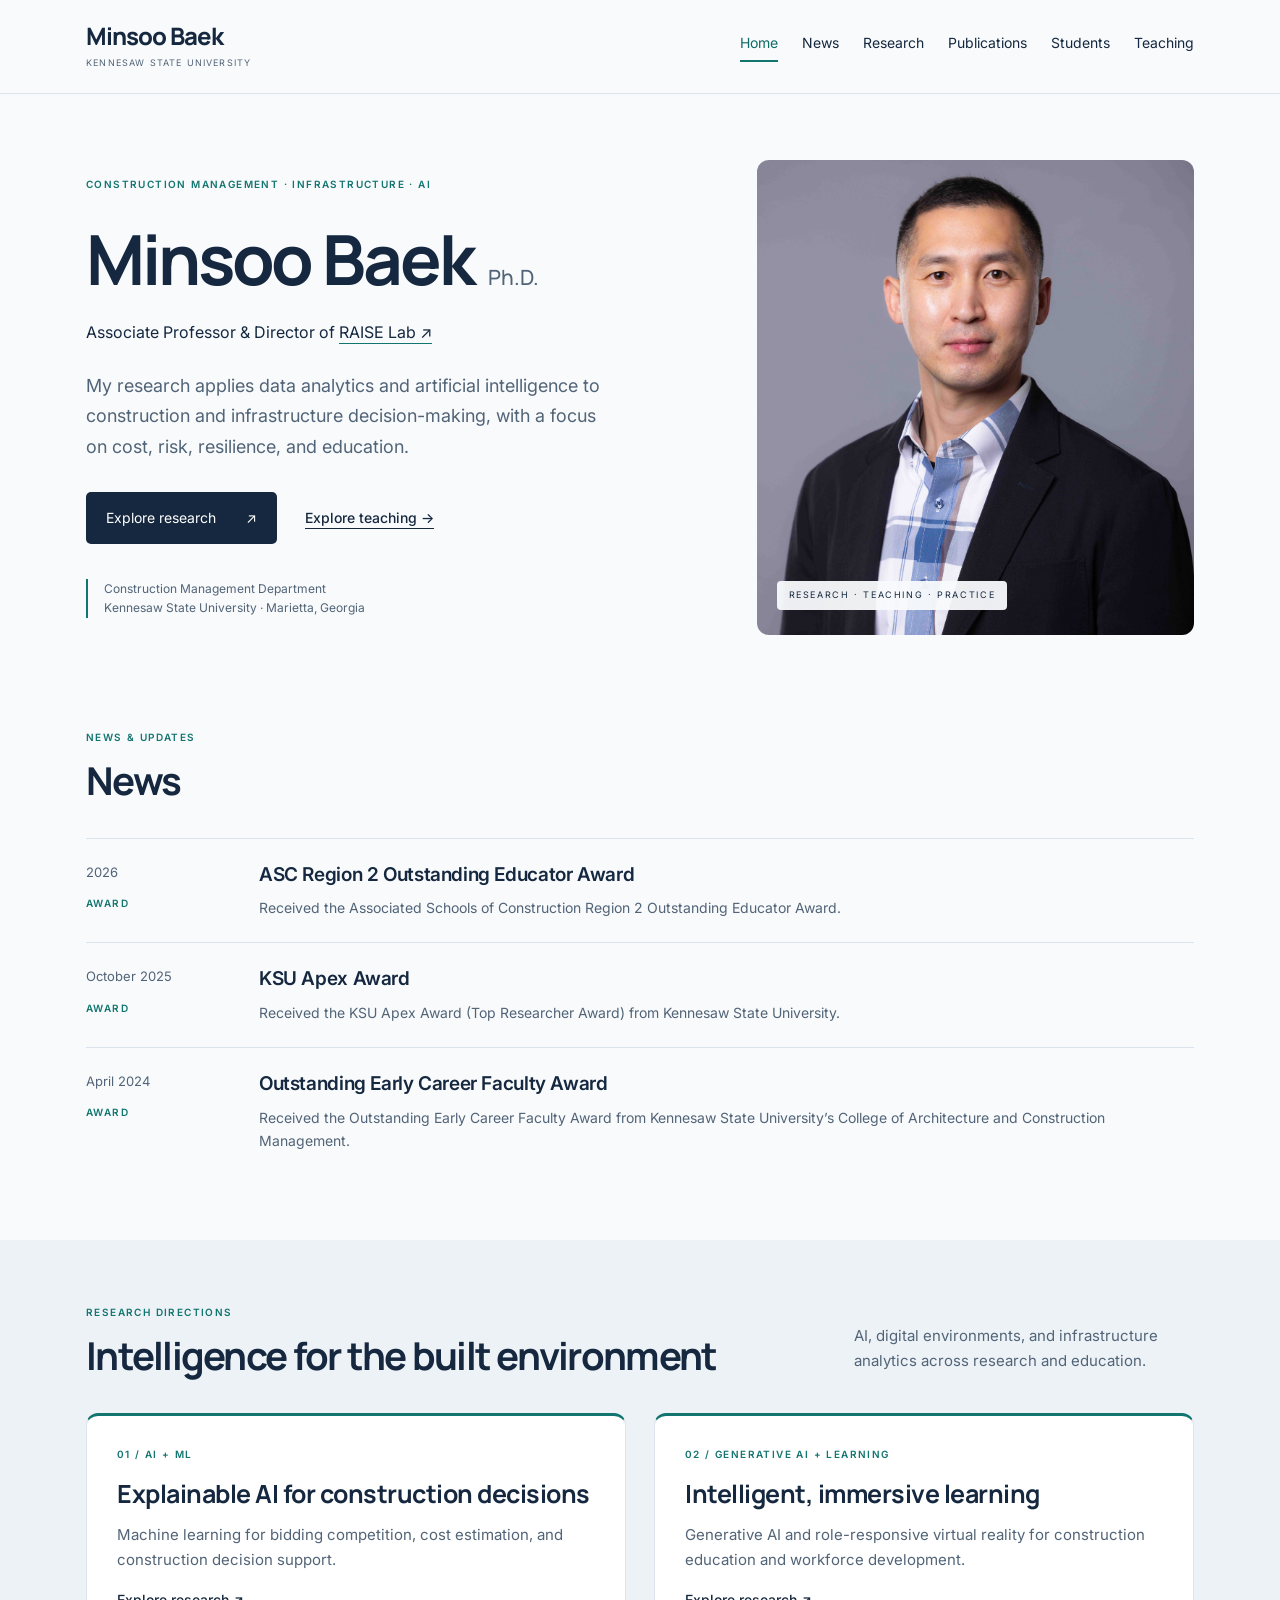
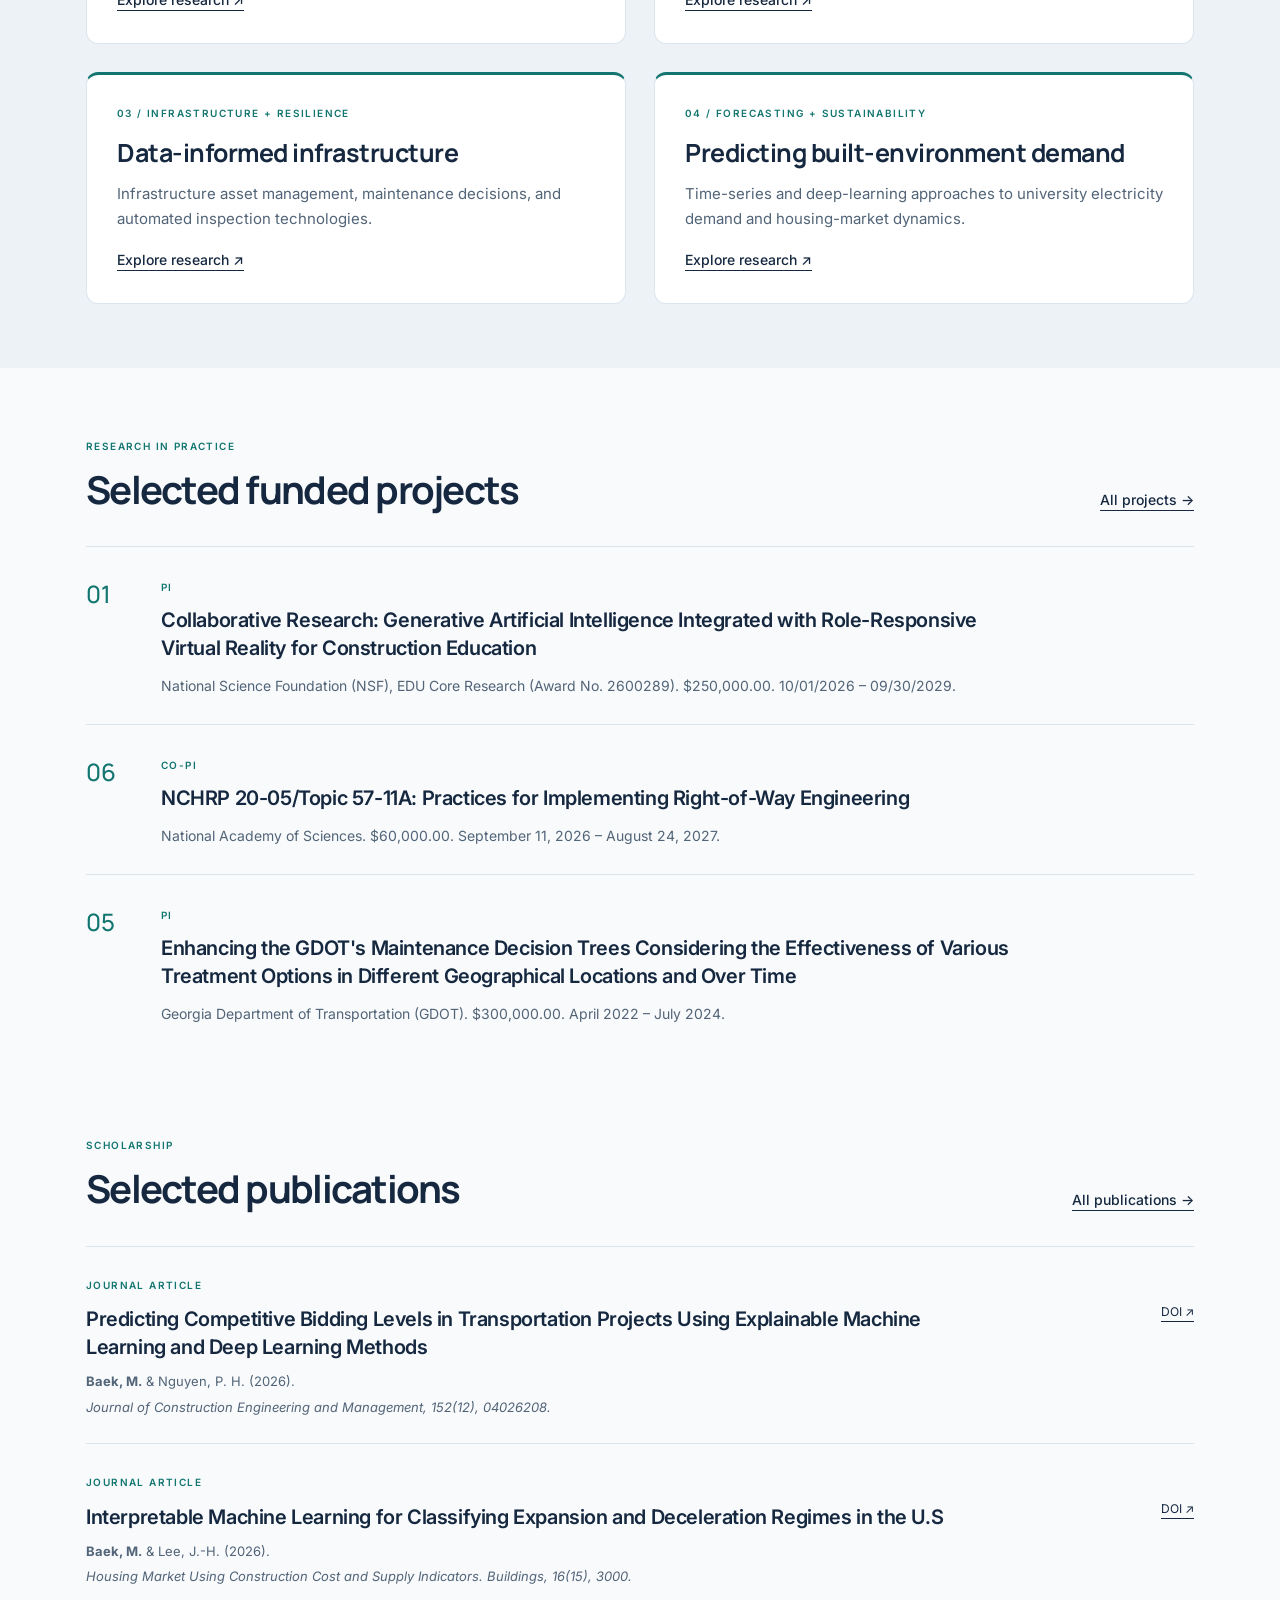
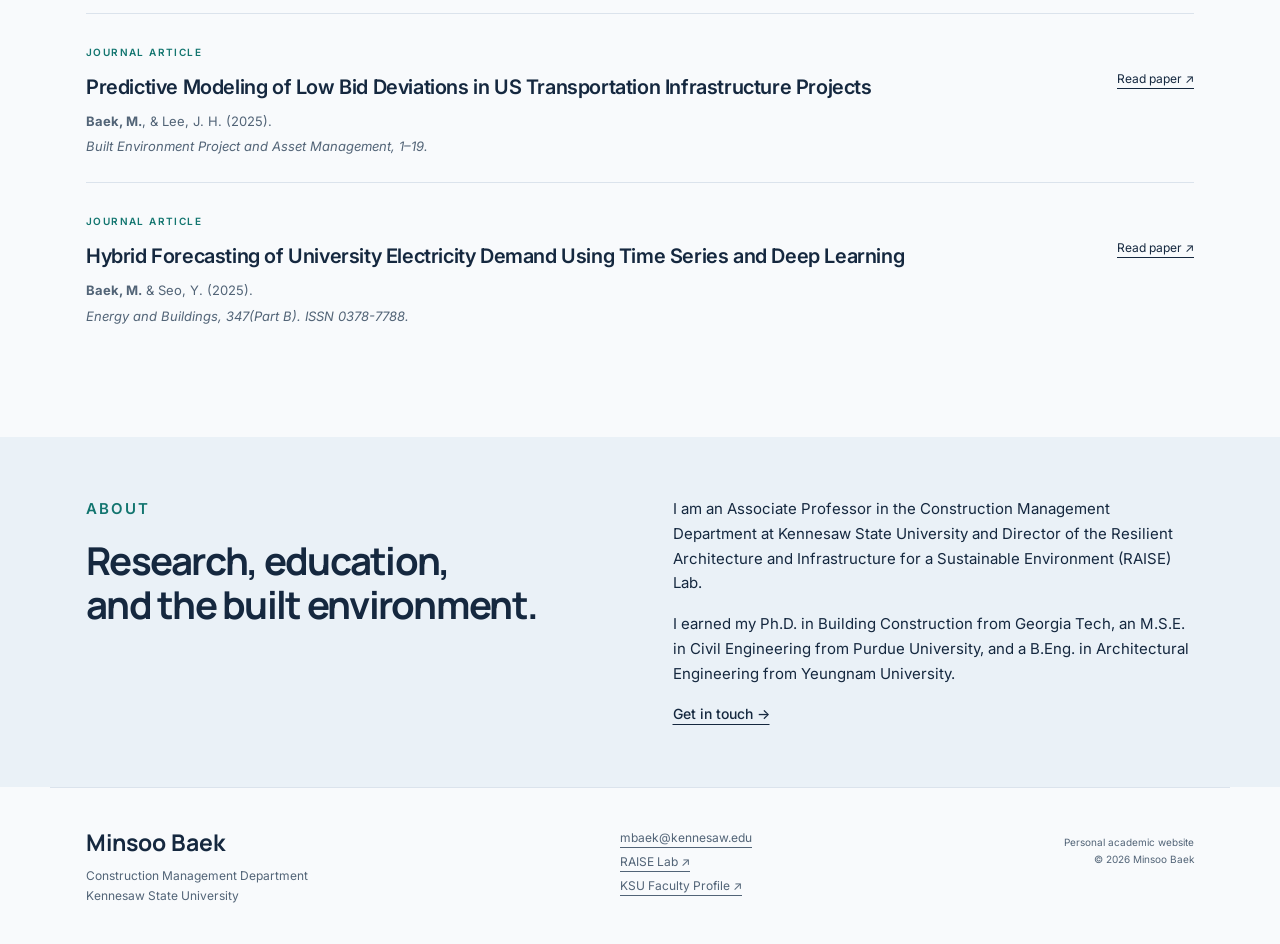
==== commit 9e733259: "Add files via upload" ====
--- a/index.html
+++ b/index.html
@@ -1,6 +1,6 @@
 <!doctype html>
-<html lang="en"><head><meta charset="utf-8"><meta name="viewport" content="width=device-width, initial-scale=1"><title>Home | Minsoo Baek</title><meta name="description" content="Minsoo Baek, Associate Professor of Construction Management at Kennesaw State University. Research, publications, and academic background."><meta property="og:title" content="Home | Minsoo Baek"><meta property="og:description" content="Construction management, infrastructure analytics, and the built environment."><meta property="og:type" content="website"><meta name="theme-color" content="#f8fafc"><link rel="icon" href="assets/favicon.svg" type="image/svg+xml"><link rel="stylesheet" href="assets/style.css?v=9"><script src="assets/site.js" defer></script></head>
-<body><a class="skip" href="#main">Skip to content</a><header><div class="header-inner"><a class="identity" href="index.html">Minsoo Baek<span>KENNESAW STATE UNIVERSITY</span></a><nav aria-label="Main navigation"><a href="index.html" aria-current="page">Home</a><a href="research.html">Research</a><a href="publications.html">Publications</a><a href="students.html">Students</a><a href="teaching.html">Teaching</a></nav></div></header><main id="main"><section class="hero wrap"><div class="hero-copy"><p class="eyebrow">CONSTRUCTION MANAGEMENT · INFRASTRUCTURE · AI</p><h1>Minsoo Baek<span class="degree">Ph.D.</span></h1><p class="role">Associate Professor &amp; Director of <a href="https://campus.kennesaw.edu/colleges-departments/cacm/research/cacm-raise-lab.php">RAISE Lab ↗</a></p><p class="intro">My research applies data analytics and artificial intelligence to construction and infrastructure decision-making, with a focus on cost, risk, resilience, and education.</p><div class="actions"><a class="button" href="research.html">Explore research <span aria-hidden="true">↗</span></a><a class="text-link" href="teaching.html">Explore teaching <span aria-hidden="true">→</span></a></div><p class="affiliation">Construction Management Department<br>Kennesaw State University · Marietta, Georgia</p></div><figure class="portrait"><img src="assets/portrait.jpg" alt="Portrait of Minsoo Baek" width="4831" height="6039"><figcaption>RESEARCH · TEACHING · PRACTICE</figcaption></figure></section>
-<section class="research-theme-section" aria-labelledby="research-directions-heading"><div class="wrap"><div class="section-heading"><div><p class="eyebrow">RESEARCH DIRECTIONS</p><h2 id="research-directions-heading">Intelligence for the built environment</h2></div><p>AI, digital environments, and infrastructure analytics across research and education.</p></div><div class="research-theme-grid"><article class="research-theme-card"><div class="theme-copy"><p class="eyebrow">01 / AI + ML</p><h3>Explainable AI for construction decisions</h3><p>Machine learning for bidding competition, cost estimation, and construction decision support.</p><a href="research.html#themes" class="text-link">Explore research ↗</a></div></article><article class="research-theme-card"><div class="theme-copy"><p class="eyebrow">02 / GENERATIVE AI + LEARNING</p><h3>Intelligent, immersive learning</h3><p>Generative AI and role-responsive virtual reality for construction education and workforce development.</p><a href="research.html#project-0" class="text-link">Explore research ↗</a></div></article><article class="research-theme-card"><div class="theme-copy"><p class="eyebrow">03 / INFRASTRUCTURE + RESILIENCE</p><h3>Data-informed infrastructure</h3><p>Infrastructure asset management, maintenance decisions, and automated inspection technologies.</p><a href="research.html#project-4" class="text-link">Explore research ↗</a></div></article><article class="research-theme-card"><div class="theme-copy"><p class="eyebrow">04 / FORECASTING + SUSTAINABILITY</p><h3>Predicting built-environment demand</h3><p>Time-series and deep-learning approaches to university electricity demand and housing-market dynamics.</p><a href="publications.html" class="text-link">Explore research ↗</a></div></article></div></div></section><section class="wrap section"><div class="section-heading"><div><p class="eyebrow">RESEARCH IN PRACTICE</p><h2>Selected funded projects</h2></div><a class="text-link" href="research.html#projects">All projects →</a></div><div><article class="project" id="project-0"><div class="project-number">01</div><div><span class="eyebrow">PI</span><h3>Collaborative Research: Generative Artificial Intelligence Integrated with Role-Responsive Virtual Reality for Construction Education</h3><p>National Science Foundation (NSF), EDU Core Research (Award No. 2600289). $250,000.00. 10/01/2026 – 09/30/2029.</p></div></article><article class="project" id="project-5"><div class="project-number">06</div><div><span class="eyebrow">Co-PI</span><h3>NCHRP 20-05/Topic 57-11A: Practices for Implementing Right-of-Way Engineering</h3><p>National Academy of Sciences. $60,000.00. September 11, 2026 – August 24, 2027.</p></div></article><article class="project" id="project-4"><div class="project-number">05</div><div><span class="eyebrow">PI</span><h3>Enhancing the GDOT's Maintenance Decision Trees Considering the Effectiveness of Various Treatment Options in Different Geographical Locations and Over Time</h3><p>Georgia Department of Transportation (GDOT). $300,000.00. April 2022 – July 2024.</p></div></article></div></section>
+<html lang="en"><head><meta charset="utf-8"><meta name="viewport" content="width=device-width, initial-scale=1"><title>Home | Minsoo Baek</title><meta name="description" content="Minsoo Baek, Associate Professor of Construction Management at Kennesaw State University. Research, publications, and academic background."><meta property="og:title" content="Home | Minsoo Baek"><meta property="og:description" content="Construction management, infrastructure analytics, and the built environment."><meta property="og:type" content="website"><meta name="theme-color" content="#f8fafc"><link rel="icon" href="assets/favicon.svg" type="image/svg+xml"><link rel="stylesheet" href="assets/style.css?v=10"><script src="assets/site.js" defer></script></head>
+<body><a class="skip" href="#main">Skip to content</a><header><div class="header-inner"><a class="identity" href="index.html">Minsoo Baek<span>KENNESAW STATE UNIVERSITY</span></a><nav aria-label="Main navigation"><a href="index.html" aria-current="page">Home</a><a href="index.html#news">News</a><a href="research.html">Research</a><a href="publications.html">Publications</a><a href="students.html">Students</a><a href="teaching.html">Teaching</a></nav></div></header><main id="main"><section class="hero wrap"><div class="hero-copy"><p class="eyebrow">CONSTRUCTION MANAGEMENT · INFRASTRUCTURE · AI</p><h1>Minsoo Baek<span class="degree">Ph.D.</span></h1><p class="role">Associate Professor &amp; Director of <a href="https://campus.kennesaw.edu/colleges-departments/cacm/research/cacm-raise-lab.php">RAISE Lab ↗</a></p><p class="intro">My research applies data analytics and artificial intelligence to construction and infrastructure decision-making, with a focus on cost, risk, resilience, and education.</p><div class="actions"><a class="button" href="research.html">Explore research <span aria-hidden="true">↗</span></a><a class="text-link" href="teaching.html">Explore teaching <span aria-hidden="true">→</span></a></div><p class="affiliation">Construction Management Department<br>Kennesaw State University · Marietta, Georgia</p></div><figure class="portrait"><img src="assets/portrait.jpg" alt="Portrait of Minsoo Baek" width="4831" height="6039"><figcaption>RESEARCH · TEACHING · PRACTICE</figcaption></figure></section>
+<section class="wrap section news-section" id="news" aria-labelledby="news-heading"><div class="section-heading"><div><p class="eyebrow">NEWS &amp; UPDATES</p><h2 id="news-heading">News</h2></div></div><article class="news-entry"><div class="news-meta"><p class="news-date">2026</p><span class="eyebrow">Award</span></div><div><h3>ASC Region 2 Outstanding Educator Award</h3><p>Received the Associated Schools of Construction Region 2 Outstanding Educator Award.</p></div></article><article class="news-entry"><div class="news-meta"><p class="news-date">October 2025</p><span class="eyebrow">Award</span></div><div><h3>KSU Apex Award</h3><p>Received the KSU Apex Award (Top Researcher Award) from Kennesaw State University.</p></div></article><article class="news-entry"><div class="news-meta"><p class="news-date">April 2024</p><span class="eyebrow">Award</span></div><div><h3>Outstanding Early Career Faculty Award</h3><p>Received the Outstanding Early Career Faculty Award from Kennesaw State University’s College of Architecture and Construction Management.</p></div></article></section><section class="research-theme-section" aria-labelledby="research-directions-heading"><div class="wrap"><div class="section-heading"><div><p class="eyebrow">RESEARCH DIRECTIONS</p><h2 id="research-directions-heading">Intelligence for the built environment</h2></div><p>AI, digital environments, and infrastructure analytics across research and education.</p></div><div class="research-theme-grid"><article class="research-theme-card"><div class="theme-copy"><p class="eyebrow">01 / AI + ML</p><h3>Explainable AI for construction decisions</h3><p>Machine learning for bidding competition, cost estimation, and construction decision support.</p><a href="research.html#themes" class="text-link">Explore research ↗</a></div></article><article class="research-theme-card"><div class="theme-copy"><p class="eyebrow">02 / GENERATIVE AI + LEARNING</p><h3>Intelligent, immersive learning</h3><p>Generative AI and role-responsive virtual reality for construction education and workforce development.</p><a href="research.html#project-0" class="text-link">Explore research ↗</a></div></article><article class="research-theme-card"><div class="theme-copy"><p class="eyebrow">03 / INFRASTRUCTURE + RESILIENCE</p><h3>Data-informed infrastructure</h3><p>Infrastructure asset management, maintenance decisions, and automated inspection technologies.</p><a href="research.html#project-4" class="text-link">Explore research ↗</a></div></article><article class="research-theme-card"><div class="theme-copy"><p class="eyebrow">04 / FORECASTING + SUSTAINABILITY</p><h3>Predicting built-environment demand</h3><p>Time-series and deep-learning approaches to university electricity demand and housing-market dynamics.</p><a href="publications.html" class="text-link">Explore research ↗</a></div></article></div></div></section><section class="wrap section"><div class="section-heading"><div><p class="eyebrow">RESEARCH IN PRACTICE</p><h2>Selected funded projects</h2></div><a class="text-link" href="research.html#projects">All projects →</a></div><div><article class="project" id="project-0"><div class="project-number">01</div><div><span class="eyebrow">PI</span><h3>Collaborative Research: Generative Artificial Intelligence Integrated with Role-Responsive Virtual Reality for Construction Education</h3><p>National Science Foundation (NSF), EDU Core Research (Award No. 2600289). $250,000.00. 10/01/2026 – 09/30/2029.</p></div></article><article class="project" id="project-5"><div class="project-number">06</div><div><span class="eyebrow">Co-PI</span><h3>NCHRP 20-05/Topic 57-11A: Practices for Implementing Right-of-Way Engineering</h3><p>National Academy of Sciences. $60,000.00. September 11, 2026 – August 24, 2027.</p></div></article><article class="project" id="project-4"><div class="project-number">05</div><div><span class="eyebrow">PI</span><h3>Enhancing the GDOT's Maintenance Decision Trees Considering the Effectiveness of Various Treatment Options in Different Geographical Locations and Over Time</h3><p>Georgia Department of Transportation (GDOT). $300,000.00. April 2022 – July 2024.</p></div></article></div></section>
 <section class="wrap section"><div class="section-heading"><div><p class="eyebrow">SCHOLARSHIP</p><h2>Selected publications</h2></div><a class="text-link" href="publications.html">All publications →</a></div><article class="publication" data-kind="Journal article"><span class="eyebrow">Journal article</span><h3>Predicting Competitive Bidding Levels in Transportation Projects Using Explainable Machine Learning and Deep Learning Methods</h3><p class="authors"><strong>Baek, M.</strong> &amp; Nguyen, P. H. (2026).</p><p class="venue">Journal of Construction Engineering and Management, 152(12), 04026208.</p><a class="paper-link" href="https://doi.org/10.1061/JCEMD4.COENG-18464">DOI <span aria-hidden="true">↗</span></a></article><article class="publication" data-kind="Journal article"><span class="eyebrow">Journal article</span><h3>Interpretable Machine Learning for Classifying Expansion and Deceleration Regimes in the U.S</h3><p class="authors"><strong>Baek, M.</strong> &amp; Lee, J.-H. (2026).</p><p class="venue">Housing Market Using Construction Cost and Supply Indicators. Buildings, 16(15), 3000.</p><a class="paper-link" href="https://doi.org/10.3390/buildings16153000">DOI <span aria-hidden="true">↗</span></a></article><article class="publication" data-kind="Journal article"><span class="eyebrow">Journal article</span><h3>Predictive Modeling of Low Bid Deviations in US Transportation Infrastructure Projects</h3><p class="authors"><strong>Baek, M.</strong>, &amp; Lee, J. H. (2025).</p><p class="venue">Built Environment Project and Asset Management, 1–19.</p><a href="https://scholar.google.com/citations?view_op=view_citation&amp;hl=en&amp;user=vE5SIvUAAAAJ&amp;sortby=pubdate&amp;citation_for_view=vE5SIvUAAAAJ:hFOr9nPyWt4C" class="paper-link">Read paper ↗</a></article><article class="publication" data-kind="Journal article"><span class="eyebrow">Journal article</span><h3>Hybrid Forecasting of University Electricity Demand Using Time Series and Deep Learning</h3><p class="authors"><strong>Baek, M.</strong> &amp; Seo, Y. (2025).</p><p class="venue">Energy and Buildings, 347(Part B). ISSN 0378-7788.</p><a href="https://www.sciencedirect.com/science/article/pii/S0378778825011302" class="paper-link">Read paper ↗</a></article></section>
 <section class="about-section"><div class="wrap about-grid"><div><p class="eyebrow">ABOUT</p><h2>Research, education,<br>and the built environment.</h2></div><div><p>I am an Associate Professor in the Construction Management Department at Kennesaw State University and Director of the Resilient Architecture and Infrastructure for a Sustainable Environment (RAISE) Lab.</p><p>I earned my Ph.D. in Building Construction from Georgia Tech, an M.S.E. in Civil Engineering from Purdue University, and a B.Eng. in Architectural Engineering from Yeungnam University.</p><a class="text-link" href="mailto:mbaek@kennesaw.edu">Get in touch →</a></div></div></section></main><footer><div><a class="footer-name" href="index.html">Minsoo Baek</a><p>Construction Management Department<br>Kennesaw State University</p></div><div><a href="mailto:mbaek@kennesaw.edu">mbaek@kennesaw.edu</a><br><a href="https://campus.kennesaw.edu/colleges-departments/cacm/research/cacm-raise-lab.php">RAISE Lab ↗</a><br><a href="https://facultyweb.kennesaw.edu/mbaek/index.php">KSU Faculty Profile ↗</a></div><p class="footer-note">Personal academic website<br>© 2026 Minsoo Baek</p></footer></body></html>
--- a/assets/style.css
+++ b/assets/style.css
@@ -28,3 +28,5 @@
 .realistic-theme{width:100%;aspect-ratio:1.65;background-image:url('themes/research-scenes.png');background-repeat:no-repeat;background-size:200% auto}.scene-0{background-position:0 8%}.scene-1{background-position:100% 8%}.scene-2{background-position:0 92%}.scene-3{background-position:100% 92%}
 
 .research-theme-card{border-top:3px solid var(--gold)}.theme-copy{padding:30px}.theme-copy>p:not(.eyebrow){min-height:0}
+
+.news-section{padding-top:20px;padding-bottom:65px}.news-entry{display:grid;grid-template-columns:145px 1fr;gap:28px;border-top:1px solid var(--line);padding:23px 0}.news-date{font-size:13px;color:var(--muted);margin:0 0 7px}.news-entry h3{font-size:19px;margin-bottom:8px}.news-entry>div>p:not(.news-date){font-size:14px;color:var(--muted);margin:0}.header-inner>nav{flex-wrap:wrap;gap:15px 24px}@media(max-width:600px){.news-entry{grid-template-columns:1fr;gap:12px}.news-meta{display:flex;align-items:center;gap:15px}.news-date{margin:0}.news-section{padding-bottom:40px}}
